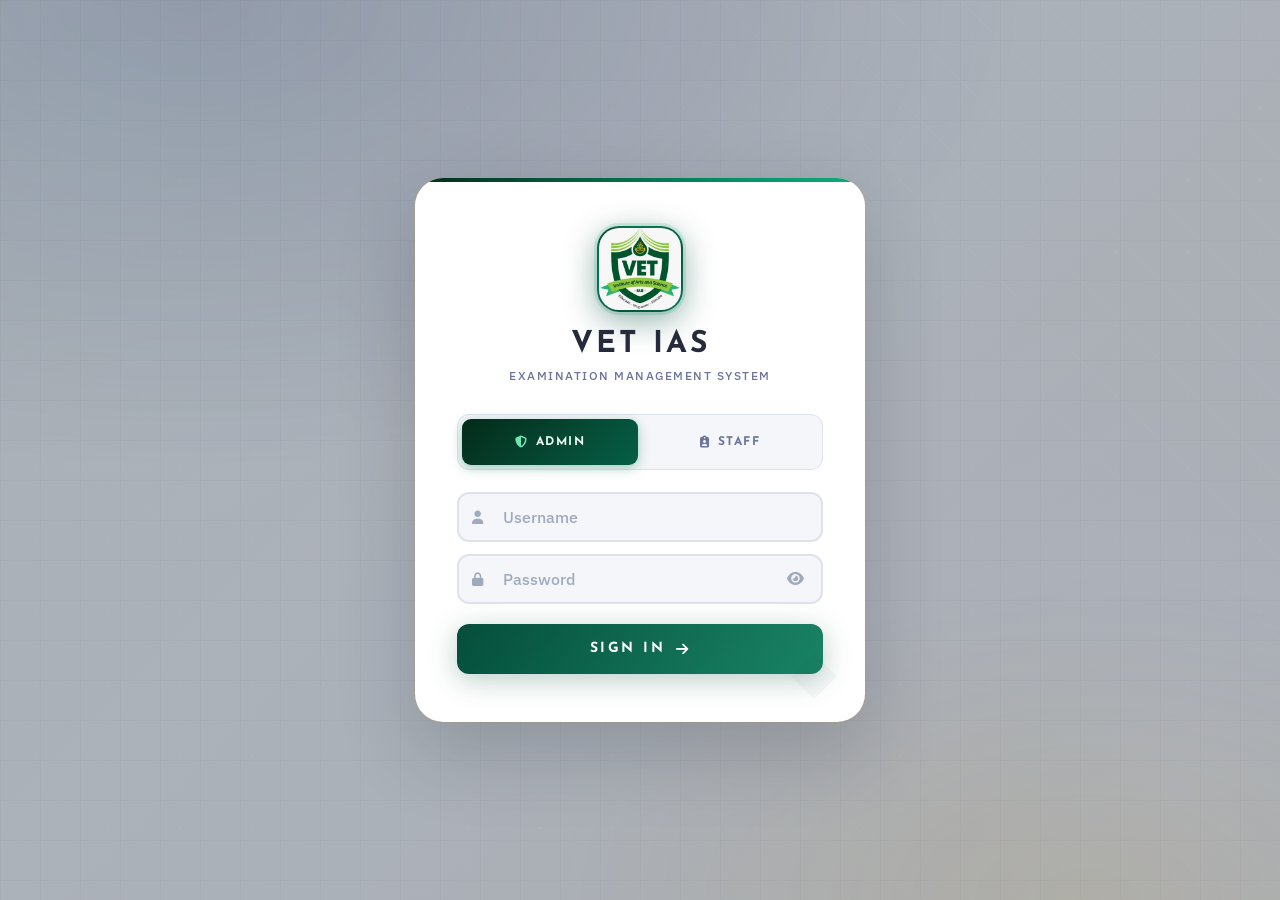
==== templates/index.html @ 929b16a4 "Initial commit - VET IAS Examination Management System" ====
<!DOCTYPE html>
<html lang="en">
<head>
  <meta charset="UTF-8">
  <meta name="viewport" content="width=device-width, initial-scale=1.0">
  <title>VET IAS - Examination Management System</title>
  <link rel="preconnect" href="https://fonts.googleapis.com">
  <link rel="preconnect" href="https://fonts.gstatic.com" crossorigin>
  <link href="https://fonts.googleapis.com/css2?family=Archivo:wght@400;500;600;700;800;900&family=Plus+Jakarta+Sans:wght@400;500;600;700;800&display=swap" rel="stylesheet">
  <link rel="stylesheet" href="https://cdnjs.cloudflare.com/ajax/libs/font-awesome/6.4.0/css/all.min.css">
  <link rel="stylesheet" href="/static/style.css">
</head>
<body>
  <canvas id="bgCanvas"></canvas>
  <div id="toast-container"></div>

  <!-- ============================================================
       EDIT BATCH MODAL
  ============================================================ -->
  <div id="editBatchModal" class="modal-overlay" style="display:none;" onclick="closeEditBatchModal(event)">
    <div class="modal-box">
      <div class="modal-head">
        <i class="fa-solid fa-pen-to-square"></i>
        <span>Edit Batch</span>
        <button class="modal-close-btn" onclick="document.getElementById('editBatchModal').style.display='none'">
          <i class="fa-solid fa-xmark"></i>
        </button>
      </div>
      <div class="modal-body">
        <input type="hidden" id="editBatchId">
        <div style="display:grid;grid-template-columns:1fr 1fr;gap:10px;">
          <div class="form-field">
            <label class="form-label">Year</label>
            <select id="editBatchYear" class="inp" onchange="autoFillEditPrefix()">
              <option value="">— Year —</option>
              <option value="I">I Year</option>
              <option value="II">II Year</option>
              <option value="III">III Year</option>
              <option value="IV">IV Year</option>
            </select>
          </div>
          <div class="form-field">
            <label class="form-label">Department</label>
            <select id="editBatchDept" class="inp" onchange="autoFillEditPrefix()">
              <option value="">— Dept —</option>
              <option value="CSE">CSE</option><option value="ECE">ECE</option>
              <option value="EEE">EEE</option><option value="MECH">MECH</option>
              <option value="CIVIL">CIVIL</option><option value="IT">IT</option>
              <option value="AIDS">AIDS</option><option value="AIML">AIML</option>
              <option value="MCE">MCE</option><option value="BCA">BCA</option>
              <option value="MCA">MCA</option><option value="MBA">MBA</option>
            </select>
          </div>
          <div class="form-field">
            <label class="form-label">Subject</label>
            <select id="editBatchSubject" class="inp"></select>
          </div>
          <div class="form-field">
            <label class="form-label">Prefix</label>
            <input id="editBatchPrefix" type="text" class="inp" placeholder="e.g., 24AID">
          </div>
          <div class="form-field">
            <label class="form-label">Start No.</label>
            <input id="editBatchStart" type="number" class="inp" min="1">
          </div>
          <div class="form-field">
            <label class="form-label">End No.</label>
            <input id="editBatchEnd" type="number" class="inp" min="1">
          </div>
        </div>
      </div>
      <div class="modal-footer">
        <button onclick="document.getElementById('editBatchModal').style.display='none'" class="action-btn secondary">Cancel</button>
        <button onclick="saveEditBatch()" class="action-btn save">
          <i class="fa-solid fa-floppy-disk"></i> Save Changes
        </button>
      </div>
    </div>
  </div>

  <!-- EDIT STAFF MODAL -->
  <div id="editStaffModal" class="modal-overlay" style="display:none;" onclick="closeEditStaffModal(event)">
    <div class="modal-box" style="max-width:400px;">
      <div class="modal-head">
        <i class="fa-solid fa-user-pen"></i><span>Edit Staff</span>
        <button class="modal-close-btn" onclick="document.getElementById('editStaffModal').style.display='none'"><i class="fa-solid fa-xmark"></i></button>
      </div>
      <div class="modal-body">
        <input type="hidden" id="editStaffId">
        <div class="form-field" style="margin-bottom:12px;">
          <label class="form-label"><i class="fa-solid fa-user"></i> Username</label>
          <input id="editStaffUsername" type="text" class="inp" readonly style="background:#f1f5f9;color:#64748b;">
        </div>
        <div class="form-field" style="margin-bottom:12px;">
          <label class="form-label"><i class="fa-solid fa-lock"></i> New Password &nbsp;<span style="font-size:11px;color:#94a3b8;">(leave blank to keep)</span></label>
          <input id="editStaffPassword" type="text" class="inp" placeholder="Enter new password">
        </div>
        <div class="form-field">
          <label class="form-label"><i class="fa-solid fa-building"></i> Assigned Hall</label>
          <select id="editStaffHall" class="inp"><option value="">— No Hall —</option></select>
        </div>
      </div>
      <div class="modal-footer">
        <button onclick="document.getElementById('editStaffModal').style.display='none'" class="action-btn secondary">Cancel</button>
        <button onclick="saveEditStaff()" class="action-btn save"><i class="fa-solid fa-floppy-disk"></i> Save Changes</button>
      </div>
    </div>
  </div>

  <!-- ============================================================
       HALL ASSIGNMENT MODAL
  ============================================================ -->
  <div id="hallAssignModal" class="modal-overlay" style="display:none;" onclick="closeHallAssignModal(event)">
    <div class="modal-box">
      <div class="modal-head">
        <i class="fa-solid fa-link"></i>
        <span>Assign Hall to Staff</span>
        <button class="modal-close-btn" onclick="closeHallAssignModal()">
          <i class="fa-solid fa-xmark"></i>
        </button>
      </div>
      <div class="modal-body">
        <div id="modalStaffName" class="modal-staff-label"></div>
        <label class="modal-field-label"><i class="fa-solid fa-building"></i> Select Examination Hall</label>
        <select id="modalHallSelect" class="inp modal-select">
          <option value="">— Choose a Hall —</option>
        </select>
      </div>
      <div class="modal-footer">
        <button onclick="closeHallAssignModal()" class="action-btn secondary">Cancel</button>
        <button onclick="confirmHallAssign()" class="action-btn primary">
          <i class="fa-solid fa-check"></i> Assign Hall
        </button>
      </div>
    </div>
  </div>

  <!-- ============================================================
       ADD SUBJECT MODAL
  ============================================================ -->
  <div id="addSubjectModal" class="modal-overlay" style="display:none;" onclick="closeAddSubjectModal(event)">
    <div class="modal-box" style="max-width:420px;">
      <div class="modal-head">
        <i class="fa-solid fa-book-open-reader"></i>
        <span>Add New Subject</span>
        <button class="modal-close-btn" onclick="document.getElementById('addSubjectModal').style.display='none'">
          <i class="fa-solid fa-xmark"></i>
        </button>
      </div>
      <div class="modal-body">
        <div class="form-field">
          <label class="form-label"><i class="fa-solid fa-pen"></i> Subject Name</label>
          <input id="newSubjectInput" type="text" class="inp" placeholder="e.g., Software Engineering"
            autocomplete="off" onkeydown="if(event.key==='Enter') confirmAddSubject()">
        </div>
        <div id="customSubjectsList" style="margin-top:14px;"></div>
      </div>
      <div class="modal-footer">
        <button onclick="document.getElementById('addSubjectModal').style.display='none'" class="action-btn secondary">Cancel</button>
        <button onclick="confirmAddSubject()" class="action-btn primary">
          <i class="fa-solid fa-plus"></i> Add Subject
        </button>
      </div>
    </div>
  </div>

  <!-- ============================================================
       LOGIN SECTION
  ============================================================ -->
  <div id="loginSection" class="login-wrap">
    <div class="login-card">
      <div class="login-header">
        <div class="logo-mark">
          <img src="/static/vetias.jpeg" alt="VET IAS Logo"
            onerror="this.style.display='none';this.parentElement.innerHTML='<i class=\'fa-solid fa-graduation-cap\'></i>'">
        </div>
        <h1>VET IAS</h1>
        <p class="tagline">Examination Management System</p>
      </div>

      <div class="role-selector">
        <button onclick="showLogin('admin')" class="role-btn active" id="btn-admin">
          <i class="fa-solid fa-shield-halved"></i> Admin
        </button>
        <button onclick="showLogin('staff')" class="role-btn" id="btn-staff">
          <i class="fa-solid fa-clipboard-user"></i> Staff
        </button>
      </div>

      <div class="login-body">
        <div id="input-admin" class="input-group">
          <div class="input-wrap">
            <i class="fa-solid fa-user"></i>
            <input type="text" id="adminUser" placeholder="Username" class="main-input" autocomplete="off">
          </div>
          <div class="input-wrap" style="position:relative;">
            <i class="fa-solid fa-lock"></i>
            <input type="password" id="adminPass" placeholder="Password" class="main-input" autocomplete="off">
            <button type="button" class="eye-toggle-btn" onclick="togglePassword('adminPass', this)" tabindex="-1" title="Show/Hide password">
              <i class="fa-solid fa-eye"></i>
            </button>
          </div>
        </div>

        <div id="input-staff" class="input-group" style="display:none">
          <div class="input-wrap">
            <i class="fa-solid fa-user"></i>
            <input type="text" id="staffUser" placeholder="Username" class="main-input" autocomplete="off">
          </div>
          <div class="input-wrap" style="position:relative;">
            <i class="fa-solid fa-lock"></i>
            <input type="password" id="staffPass" placeholder="Password" class="main-input" autocomplete="off">
            <button type="button" class="eye-toggle-btn" onclick="togglePassword('staffPass', this)" tabindex="-1" title="Show/Hide password">
              <i class="fa-solid fa-eye"></i>
            </button>
          </div>
        </div>

        <button class="main-login-btn" onclick="handleLogin()">
          Sign In <i class="fa-solid fa-arrow-right"></i>
        </button>
      </div>
    </div>
  </div>

  <!-- ============================================================
       ADMIN DASHBOARD
  ============================================================ -->
  <div id="adminDashboard" class="dashboard-container" style="display:none">
    <nav class="nav-bar">
      <div class="logo">
        <img src="/static/vetias.jpeg" alt="VET IAS" class="nav-logo-img" onerror="this.style.display='none'">
        <span class="logo-text">VET <b>IAS</b></span>
      </div>
      <div class="nav-actions">
        <button onclick="refreshAdmin()" class="nav-btn ghost" id="adminRefreshBtn">
          <i class="fa-solid fa-rotate-right"></i> Refresh
        </button>
        <button onclick="logout()" class="nav-btn danger">
          <i class="fa-solid fa-power-off"></i> Logout
        </button>
      </div>
    </nav>

    <div class="wrap">
      <div class="stats-row">
        <div class="stat-card">
          <div class="stat-icon s-purple"><i class="fa-solid fa-building"></i></div>
          <div><span class="stat-val" id="statHalls">0</span><span class="stat-label">Examination Halls</span></div>
        </div>
        <div class="stat-card">
          <div class="stat-icon s-green"><i class="fa-solid fa-chair"></i></div>
          <div><span class="stat-val" id="statCap">0</span><span class="stat-label">Total Capacity</span></div>
        </div>
        <div class="stat-card">
          <div class="stat-icon s-amber"><i class="fa-solid fa-users"></i></div>
          <div><span class="stat-val" id="statStu">0</span><span class="stat-label">Students Allocated</span></div>
        </div>
        <div class="stat-card">
          <div class="stat-icon s-red"><i class="fa-solid fa-triangle-exclamation"></i></div>
          <div><span class="stat-val" id="statMal">0</span><span class="stat-label">Incident Reports</span></div>
        </div>
      </div>

      <div class="monitor-bar">
        <span class="monitor-title"><i class="fa-solid fa-circle-dot" style="color:#10b981"></i> Live Attendance Monitor</span>
        <div class="monitor-pills">
          <span class="pill pill-p"><i class="fa-solid fa-check"></i> Present <b id="monP">0</b></span>
          <span class="pill pill-a"><i class="fa-solid fa-xmark"></i> Absent <b id="monA">0</b></span>
          <span class="pill pill-l"><i class="fa-solid fa-clock"></i> Late <b id="monL">0</b></span>
          <span class="pill pill-od"><i class="fa-solid fa-file-alt"></i> On Duty <b id="monOD">0</b></span>
        </div>
      </div>

      <div class="grid-layout">

        <!-- Hall Management -->
        <div class="panel">
          <div class="panel-head"><i class="fa-solid fa-building"></i> Hall Management</div>
          <div class="hall-form">
            <div class="hall-form-name form-field">
              <label class="form-label">Hall Name</label>
              <input id="newHallName" type="text" placeholder="e.g., Hall 301" class="inp">
            </div>
            <div class="hall-form-row">
              <div class="form-field">
                <label class="form-label">Rows</label>
                <input id="newHallRows" type="number" placeholder="6" class="inp" min="1">
              </div>
              <div class="form-field">
                <label class="form-label">Cols</label>
                <input id="newHallCols" type="number" placeholder="8" class="inp" min="2" step="2">
              </div>
              <div style="align-self:flex-end;flex-shrink:0;">
                <button onclick="addHall()" class="action-btn primary" style="height:41px;">
                  <i class="fa-solid fa-plus"></i> Add
                </button>
              </div>
            </div>
          </div>
          <div id="hallsContainer" class="scroll-list"></div>
        </div>

        <!-- Config & Staff -->
        <div class="panel">
          <div class="panel-head"><i class="fa-solid fa-gear"></i> Exam Configuration</div>
          <div class="cfg-grid">
            <div class="cfg-field">
              <label><i class="fa-solid fa-file-lines"></i> Exam Title</label>
              <input id="examTitle" type="text" value="End Semester Examination" class="inp" onchange="saveData();showToast('Title saved.','success');">
            </div>
            <div class="cfg-field">
              <label><i class="fa-solid fa-calendar-day"></i> Date</label>
              <input id="examDate" type="date" class="inp" onchange="saveData();showToast('Date saved.','success');">
            </div>
            <div class="cfg-field">
              <label><i class="fa-solid fa-clock"></i> Session</label>
              <select id="examSession" class="inp" onchange="saveData();autoSetSessionTimes();showToast('Session → '+this.options[this.selectedIndex].text+'.','success');">
                <option value="FN">Forenoon (FN)</option>
                <option value="AN">Afternoon (AN)</option>
              </select>
            </div>
            <div class="cfg-field" style="grid-column:span 1;">
              <label><i class="fa-solid fa-play"></i> Start Time</label>
              <input id="sessionStart" type="time" value="09:00" class="inp" onchange="saveData();showToast('Start time saved.','success');">
            </div>
            <div class="cfg-field" style="grid-column:span 1;">
              <label><i class="fa-solid fa-stop"></i> End Time</label>
              <input id="sessionEnd" type="time" value="12:00" class="inp" onchange="saveData();showToast('End time saved.','success');">
            </div>
          </div>
          <div class="panel-head" style="margin-top:18px;"><i class="fa-solid fa-user-tie"></i> Staff Management</div>
          <div class="staff-form">
            <div class="staff-form-row">
              <div class="form-field">
                <label class="form-label">Full Name</label>
                <input id="newStaffFullName" type="text" placeholder="Staff Full Name" class="inp">
              </div>
              <div class="form-field">
                <label class="form-label">Designation</label>
                <input id="newStaffDesignation" type="text" placeholder="e.g., Lecturer" class="inp">
              </div>
            </div>
            <div class="staff-form-row">
              <div class="form-field">
                <label class="form-label">Username</label>
                <input id="newStaffName" type="text" placeholder="Login Username" class="inp">
              </div>
              <div class="form-field">
                <label class="form-label">Password</label>
                <input id="newStaffPass" type="text" placeholder="Password" class="inp">
              </div>
              <div style="align-self:flex-end;flex-shrink:0;">
                <button onclick="addStaff()" class="action-btn primary" style="height:41px;">
                  <i class="fa-solid fa-plus"></i> Add
                </button>
              </div>
            </div>
          </div>
          <div id="staffListContainer" class="scroll-list"></div>
        </div>

        <div id="dcContainer" style="display:none"></div>
        <!-- Student Batches -->
        <div class="panel full-width">
          <div class="panel-head"><i class="fa-solid fa-users"></i> Student Batches</div>
          <div class="batch-input-grid">
            <div class="batch-field-group">
              <label class="batch-label"><i class="fa-solid fa-calendar-alt"></i> Year</label>
              <select id="batchYear" class="inp" onchange="autoFillPrefix()">
                <option value="">— Year —</option>
                <option value="I">I Year</option>
                <option value="II">II Year</option>
                <option value="III">III Year</option>
                <option value="IV">IV Year</option>
              </select>
            </div>
            <div class="batch-field-group">
              <label class="batch-label"><i class="fa-solid fa-building-columns"></i> Department</label>
              <select id="batchDept" class="inp" onchange="autoFillPrefix()">
                <option value="">— Dept —</option>
                <option value="CSE">CSE</option><option value="ECE">ECE</option>
                <option value="EEE">EEE</option><option value="MECH">MECH</option>
                <option value="CIVIL">CIVIL</option><option value="IT">IT</option>
                <option value="AIDS">AIDS</option><option value="AIML">AIML</option>
                <option value="MCE">MCE</option><option value="BCA">BCA</option>
                <option value="MCA">MCA</option><option value="MBA">MBA</option>
              </select>
            </div>
            <div class="batch-field-group subject-field-group">
              <label class="batch-label"><i class="fa-solid fa-book-open"></i> Subject</label>
              <div class="subject-input-row">
                <select id="batchSubject" class="inp subject-select"></select>
                <button type="button" onclick="openAddSubjectModal()" class="btn-icon btn-primary add-subject-btn" title="Add new subject">
                  <i class="fa-solid fa-plus"></i>
                </button>
              </div>
            </div>
            <div class="batch-field-group">
              <label class="batch-label"><i class="fa-solid fa-tag"></i> Prefix</label>
              <input id="batchPrefix" type="text" placeholder="e.g., 24AID" class="inp">
            </div>
            <div class="batch-field-group">
              <label class="batch-label"><i class="fa-solid fa-arrow-right-to-bracket"></i> Start</label>
              <input id="batchStart" type="number" placeholder="1" class="inp" min="1">
            </div>
            <div class="batch-field-group">
              <label class="batch-label"><i class="fa-solid fa-arrow-right-from-bracket"></i> End</label>
              <input id="batchEnd" type="number" placeholder="66" class="inp" min="1">
            </div>
            <div class="batch-field-group batch-add-col">
              <label class="batch-label">&nbsp;</label>
              <button onclick="addBatch()" class="action-btn primary batch-add-btn">
                <i class="fa-solid fa-plus"></i> Add
              </button>
            </div>
          </div>
          <div id="batchesContainer" class="batches-grid"></div>
        </div>

        <!-- Admin Accounts -->
        <div class="panel full-width">
          <div class="panel-head"><i class="fa-solid fa-user-shield"></i> Manage Admin Accounts</div>
          <div class="input-row">
            <input id="newAdminUser" type="text" placeholder="New Admin Username" class="inp" style="flex:1.5">
            <input id="newAdminPass" type="password" placeholder="Password" class="inp" style="flex:1.5">
            <button onclick="addAdminAccount()" class="btn-icon btn-primary" title="Add Admin">
              <i class="fa-solid fa-plus"></i>
            </button>
          </div>
          <div id="adminAccountsContainer" class="scroll-list"></div>
        </div>

        <!-- Allocation & Print -->
        <div class="panel full-width">
          <div class="panel-head"><i class="fa-solid fa-shuffle"></i> Allocation &amp; Print Reports</div>
          <div class="action-bar">
            <button onclick="generateAllocation()" class="action-btn primary">
              <i class="fa-solid fa-shuffle"></i> Generate Allocation
            </button>
            <button onclick="printType('door')" class="action-btn secondary">
              <i class="fa-solid fa-door-closed"></i> Door Notices
            </button>
            <button onclick="printType('notice')" class="action-btn secondary">
              <i class="fa-solid fa-clipboard-list"></i> Notice Board
            </button>
            <button onclick="printType('staff')" class="action-btn secondary">
              <i class="fa-solid fa-list-check"></i> Staff Sheets
            </button>
            <button onclick="printOnlineAttendance()" class="action-btn secondary" style="background:#f0fdf4;color:#065f46;border:1.5px solid #6ee7b7;">
              <i class="fa-solid fa-print"></i> Print Attendance
            </button>
          </div>
        </div>

        <!-- Unified Reports + Edit Attendance Panel -->
        <div class="panel full-width">

          <!-- Panel Header with Tabs -->
          <div class="report-panel-head">
            <div class="report-panel-title">
              <i class="fa-solid fa-chart-bar"></i>
              Attendance &amp; Malpractice Reports
            </div>
          <div class="report-tabs">
              <button class="rtab active" id="rtab-stats" onclick="switchReportTab('stats')">
                <i class="fa-solid fa-eye"></i> View Stats
              </button>
              <button class="rtab" id="rtab-edit" onclick="switchReportTab('edit')">
                <i class="fa-solid fa-pen-to-square"></i> Edit Attendance
              </button>
            </div>
          </div>

          <!-- TAB 1: View Stats -->
          <div id="reportTab-stats" class="report-tab-content active">
            <div class="att-stats-grid">
              <div class="att-stat-card att-present">
                <i class="fa-solid fa-circle-check"></i>
                <div class="att-stat-text">
                  <span class="att-stat-val" id="viewStatP">0</span>
                  <span class="att-stat-lbl">Present</span>
                </div>
              </div>
              <div class="att-stat-card att-absent">
                <i class="fa-solid fa-circle-xmark"></i>
                <div class="att-stat-text">
                  <span class="att-stat-val" id="viewStatA">0</span>
                  <span class="att-stat-lbl">Absent</span>
                </div>
              </div>
              <div class="att-stat-card att-late">
                <i class="fa-solid fa-clock"></i>
                <div class="att-stat-text">
                  <span class="att-stat-val" id="viewStatL">0</span>
                  <span class="att-stat-lbl">Late</span>
                </div>
              </div>
              <div class="att-stat-card att-od">
                <i class="fa-solid fa-file-lines"></i>
                <div class="att-stat-text">
                  <span class="att-stat-val" id="viewStatOD">0</span>
                  <span class="att-stat-lbl">On Duty</span>
                </div>
              </div>
            </div>
            <div id="attendanceReport" class="report-area"></div>
          </div>

          <!-- TAB 2: Edit Attendance -->
          <div id="reportTab-edit" class="report-tab-content">
            <div style="display:flex;gap:10px;flex-wrap:wrap;align-items:flex-end;margin-bottom:14px;">
              <div style="flex:1;min-width:200px;max-width:360px;">
                <select id="adminHallSelect" class="inp" onchange="renderAdminSeats()">
                  <option value="">— Select Examination Hall —</option>
                </select>
              </div>
              <div style="flex:1;min-width:200px;max-width:320px;position:relative;">
                <i class="fa-solid fa-magnifying-glass" style="position:absolute;left:12px;top:50%;transform:translateY(-50%);color:#94a3b8;font-size:13px;pointer-events:none;"></i>
                <input id="adminSeatSearch" type="text" placeholder="Search all halls by roll no…"
                  class="inp" style="padding-left:34px;"
                  oninput="renderAdminSeatsFiltered(this.value)">
              </div>
              <button onclick="adminMarkAll('p')" style="padding:0 16px;height:41px;background:#d1fae5;color:#065f46;border:1.5px solid #6ee7b7;border-radius:8px;font-size:13px;font-weight:700;cursor:pointer;white-space:nowrap;">
                <i class="fa-solid fa-check-double"></i> Mark All Present
              </button>
            </div>
            <p class="info-text"><i class="fa-solid fa-info-circle"></i> Click any seat to cycle: Present → Absent → Late → OD → None</p>
            <div id="adminSeatGrid" class="bench-area"></div>
          </div>

        </div>

        <!-- Tab Switcher Script (inline, no external dependencies) -->
        <script>
        function switchReportTab(name) {
          ['stats','edit'].forEach(function(t) {
            document.getElementById('reportTab-' + t).classList.toggle('active', t === name);
            var btn = document.getElementById('rtab-' + t);
            if (btn) btn.classList.toggle('active', t === name);
          });
        }
        // Sync viewStat values from live monitor pills
        function syncViewStats() {
          var ids = {P:'monP', A:'monA', L:'monL', OD:'monOD'};
          ['P','A','L','OD'].forEach(function(k) {
            var src = document.getElementById(ids[k]);
            var dst = document.getElementById('viewStat' + k);
            if (src && dst) dst.textContent = src.textContent;
          });
        }
        setInterval(syncViewStats, 1500);
        </script>

      </div>
    </div>
  </div>

  <!-- ============================================================
       STAFF DASHBOARD
  ============================================================ -->
  <div id="staffDashboard" class="dashboard-container" style="display:none">
    <nav class="nav-bar">
      <div class="logo">
        <img src="/static/vetias.jpeg" alt="VET IAS" class="nav-logo-img" onerror="this.style.display='none'">
        <span class="logo-text">Staff <b>Portal</b></span>
      </div>
      <div class="nav-actions">
        <button onclick="refreshStaff()" class="nav-btn ghost" id="staffRefreshBtn">
          <i class="fa-solid fa-rotate-right"></i> Refresh
        </button>
        <button onclick="openStaffEditAttendance()" class="nav-btn ghost" id="staffEditAttBtn" title="Edit Attendance">
          <i class="fa-solid fa-pen-to-square"></i> Edit Attendance
        </button>
        <button onclick="logout()" class="nav-btn danger">
          <i class="fa-solid fa-power-off"></i> Logout
        </button>
      </div>
    </nav>

    <div class="wrap">
      <div class="panel">
        <div class="panel-head-row">
          <h2 id="staffHallName" class="hall-title"></h2>
          <div class="legend-row">
            <span class="legend-item legend-p">Present</span>
            <span class="legend-item legend-a">Absent</span>
            <span class="legend-item legend-l">Late</span>
            <span class="legend-item legend-od">On Duty</span>
            <span class="legend-item legend-dc">Discontinued</span>
          </div>
        </div>

        <div id="staffLiveStats" style="display:flex;gap:8px;flex-wrap:wrap;margin-bottom:16px;"></div>

        <div class="mal-box">
          <div class="mal-box-head"><i class="fa-solid fa-triangle-exclamation"></i> Report Malpractice Incident</div>
          <div class="input-row">
            <select id="mpStudent" class="inp" style="flex:1.2">
              <option value="">— Select Student —</option>
            </select>
            <input id="mpReason" type="text" placeholder="Describe the incident..." class="inp" style="flex:2">
            <button onclick="reportMalpractice()" class="btn-icon btn-red">
              <i class="fa-solid fa-flag"></i>
            </button>
          </div>
        </div>

        <p class="info-text">
          <i class="fa-solid fa-hand-pointer"></i>
          Click or drag across seats to mark: None → Present → Absent → Late → OD
        </p>

        <!-- Staff bench search bar -->
        <div style="position:relative;margin-bottom:12px;">
          <i class="fa-solid fa-magnifying-glass" style="position:absolute;left:12px;top:50%;transform:translateY(-50%);color:#94a3b8;font-size:13px;pointer-events:none;z-index:1;"></i>
          <input id="staffBenchSearch" type="text" placeholder="Search roll number to highlight…"
            class="inp" style="padding-left:36px;width:100%;"
            oninput="filterStaffBench(this.value)">
        </div>

        <div class="bench-layout">
          <div class="screen-bar">
            <i class="fa-solid fa-chalkboard"></i> BLACKBOARD (FRONT OF HALL) <i class="fa-solid fa-chalkboard"></i>
          </div>
          <div id="staffBenchArea" class="bench-area"></div>
        </div>
      </div>

      <div class="staff-action-bar">
        <button onclick="submitAttendance()" class="action-btn save" style="flex:1;justify-content:center;">
          <i class="fa-solid fa-circle-check"></i> Submit Attendance
        </button>

      </div>
    </div>
  </div>

  <!-- ============================================================
       STAFF EDIT ATTENDANCE MODAL
  ============================================================ -->
  <div id="staffEditAttModal" class="modal-overlay" style="display:none;" onclick="closeStaffEditAttModal(event)">
    <div class="modal-box" style="max-width:700px;max-height:85vh;display:flex;flex-direction:column;">
      <div class="modal-head">
        <i class="fa-solid fa-pen-to-square"></i>
        <span>Edit Attendance</span>
        <button class="modal-close-btn" onclick="document.getElementById('staffEditAttModal').style.display='none'">
          <i class="fa-solid fa-xmark"></i>
        </button>
      </div>
      <div class="modal-body" style="flex:1;overflow-y:auto;padding-bottom:8px;">
        <div style="position:relative;margin-bottom:14px;">
          <i class="fa-solid fa-magnifying-glass" style="position:absolute;left:12px;top:50%;transform:translateY(-50%);color:#94a3b8;font-size:13px;pointer-events:none;"></i>
          <input id="staffAttSearch" type="text" placeholder="Search by roll number…"
            class="inp" style="padding-left:34px;"
            oninput="renderStaffEditSeats(this.value)">
        </div>
        <p class="info-text" style="margin-bottom:10px;"><i class="fa-solid fa-hand-pointer"></i> Click a seat to cycle: None → Present → Absent → Late → OD</p>
        <div id="staffEditSeatGrid" class="bench-area"></div>
      </div>
      <div class="modal-footer">
        <button onclick="document.getElementById('staffEditAttModal').style.display='none'" class="action-btn secondary">Close</button>
        <button onclick="saveStaffEditAttendance()" class="action-btn save">
          <i class="fa-solid fa-floppy-disk"></i> Save Changes
        </button>
      </div>
    </div>
  </div>

  <script src="/static/script.js"></script>
</body>
</html>
---- static/style.css ----
/* ============================================================
   VET IAS — Examination Management System
   style.css  ·  Deep Navy × Gold  ·  Premium Corporate v4
   Mobile-First · Bold & Sharp · Full Mobile Fix
   ============================================================ */

@import url('https://fonts.googleapis.com/css2?family=Josefin+Sans:wght@400;600;700&family=IBM+Plex+Sans:ital,wght@0,400;0,500;0,600;0,700;1,400&family=IBM+Plex+Mono:wght@400;600&display=swap');

/* ============================================================
   DESIGN TOKENS
============================================================ */
:root {
  /* Neutral slate palette — page surfaces & text */
  --n900:#1a1f2e; --n800:#252b3b; --n700:#2f3748;
  --n600:#3d4660; --n500:#4d5778; --n400:#6b7599; --n300:#9aa3bc;
  /* Status */
  --ok:#047857; --ok-l:#10b981; --ok-s:#d1fae5;
  --no:#b91c1c; --no-l:#ef4444; --no-s:#fee2e2;
  --am:#b45309; --am-l:#f59e0b; --am-s:#fef3c7;
  --bl:#1e40af; --bl-l:#3b82f6; --bl-s:#dbeafe;
  --vi:#6d28d9; --vi-s:#ede9fe;
  /* Surfaces — neutral white/light grey */
  --bg:#f4f6f9; --bg2:#e9ecf3;
  --card:#ffffff; --bd:#dde2ed; --bd2:#eaecf5;
  /* Text — neutral dark */
  --t1:#1a1f2e; --t2:#2f3748; --tm:#6b7599; --tf:#a0aabf;
  /* Shadows */
  --sx:0 1px 3px rgba(26,31,46,.07);
  --ss:0 2px 10px rgba(26,31,46,.09);
  --sm:0 6px 24px rgba(26,31,46,.12);
  --sl:0 14px 46px rgba(26,31,46,.16);
  --sxl:0 28px 80px rgba(26,31,46,.20);
  --sg:0 6px 28px rgba(16,185,129,.28);
  --sn:0 6px 28px rgba(4,78,59,.28);
  --sr:0 6px 20px rgba(185,28,28,.22);
  /* Geometry */
  --r-xs:4px; --r-s:8px; --r:12px; --r-m:16px; --r-l:22px; --r-xl:28px;
  /* Type */
  --fd:'Josefin Sans','Segoe UI',sans-serif;
  --fb:'IBM Plex Sans',-apple-system,BlinkMacSystemFont,sans-serif;
  --fm:'IBM Plex Mono','Courier New',monospace;
  /* Easing */
  --ease:cubic-bezier(.22,1,.36,1);
  --bounce:cubic-bezier(.34,1.56,.64,1);
  --snap:cubic-bezier(.4,0,.2,1);
  /* Brand greens — VET IAS logo accent only */
  --brand-900:#022c1a; --brand-800:#042b1a; --brand-700:#064e3b;
  --brand-600:#065f46; --brand-500:#047857; --brand-400:#059669;
  --brand-300:#10b981; --brand-200:#34d399; --brand-100:#d1fae5;
  /* Compat aliases */
  --primary:var(--brand-600); --primary-light:var(--brand-400);
  --danger:var(--no); --success:var(--ok); --success-light:var(--ok-l);
  --warning:var(--am); --info:var(--bl);
  --text:var(--t1); --text-muted:var(--tm); --border:var(--bd);
  --shadow-sm:var(--ss); --shadow-md:var(--sm);
  --radius:var(--r); --radius-sm:var(--r-s); --radius-md:var(--r-m);
}

/* ============================================================
   RESET & BASE
============================================================ */
*,*::before,*::after{box-sizing:border-box;margin:0;padding:0}
html{scroll-behavior:smooth;overflow-x:hidden;-webkit-text-size-adjust:100%}
body{
  font-family:var(--fb);background:var(--bg);color:var(--t1);
  line-height:1.65;-webkit-font-smoothing:antialiased;
  -moz-osx-font-smoothing:grayscale;min-height:100vh;overflow-x:hidden;
}
button,input,select,textarea{font-family:inherit}
button,a,[role=button]{-webkit-tap-highlight-color:transparent;touch-action:manipulation}
::-webkit-scrollbar{width:5px;height:5px}
::-webkit-scrollbar-track{background:var(--bg2)}
::-webkit-scrollbar-thumb{background:var(--n400);border-radius:10px}
::selection{background:var(--brand-100);color:var(--brand-700)}

/* ============================================================
   BACKGROUND
============================================================ */
#bgCanvas{position:fixed;inset:0;z-index:0;pointer-events:none;width:100%;height:100%;opacity:.3}
body::before{
  content:'';position:fixed;inset:0;z-index:0;pointer-events:none;
  background-image:
    linear-gradient(rgba(26,31,46,.028) 1px,transparent 1px),
    linear-gradient(90deg,rgba(26,31,46,.028) 1px,transparent 1px);
  background-size:40px 40px;
}

/* ============================================================
   KEYFRAMES
============================================================ */
@keyframes slideUp   {from{opacity:0;transform:translateY(20px)}to{opacity:1;transform:translateY(0)}}
@keyframes scaleIn   {from{opacity:0;transform:scale(.93)}to{opacity:1;transform:scale(1)}}
@keyframes fadeIn    {from{opacity:0}to{opacity:1}}
@keyframes toastIn   {from{opacity:0;transform:translateX(16px) scale(.95)}to{opacity:1;transform:translateX(0) scale(1)}}
@keyframes toastOut  {to{opacity:0;transform:translateX(16px)}}
@keyframes spinR     {from{transform:rotate(0)}to{transform:rotate(360deg)}}
@keyframes goldPulse {0%,100%{box-shadow:var(--sg)}50%{box-shadow:0 8px 36px rgba(16,185,129,.45)}}
@keyframes blink     {0%,100%{opacity:1}50%{opacity:.2}}
@keyframes shimmer   {0%{background-position:-300% 0}100%{background-position:300% 0}}
@keyframes popIn     {from{opacity:0;transform:scale(.7)}to{opacity:1;transform:scale(1)}}

/* ============================================================
   TOAST
============================================================ */
#toast-container{
  position:fixed;top:14px;right:14px;z-index:9999;
  display:flex;flex-direction:column;gap:8px;
  max-width:320px;width:calc(100vw - 28px);
}
.toast{
  background:var(--n800);color:#e8ecf5;
  padding:13px 16px;border-radius:var(--r);
  border-left:3px solid var(--brand-400);box-shadow:var(--sl);
  font-size:13px;font-weight:500;
  display:flex;align-items:center;gap:10px;
  animation:toastIn .35s var(--ease) forwards;
}
.toast::before{
  content:'';width:8px;height:8px;border-radius:50%;
  background:var(--brand-400);flex-shrink:0;animation:blink 1.8s ease infinite;
}
.toast.out{animation:toastOut .25s ease forwards}

/* ============================================================
   LOGIN
============================================================ */
.login-wrap{
  min-height:100vh;display:flex;align-items:center;justify-content:center;
  position:relative;z-index:1;padding:16px;
  background:
    radial-gradient(ellipse 100% 80% at 15% 0%,rgba(30,46,106,.18) 0%,transparent 65%),
    radial-gradient(ellipse 70% 60% at 85% 100%,rgba(212,150,0,.10) 0%,transparent 60%);
}
.login-card{
  background:var(--card);border-radius:var(--r-xl);
  padding:clamp(30px,7vw,48px) clamp(24px,6vw,42px);
  width:100%;max-width:450px;position:relative;overflow:hidden;
  box-shadow:var(--sxl),0 0 0 1px rgba(212,150,0,.12);
  animation:slideUp .55s var(--ease);
}
.login-card::before{
  content:'';position:absolute;top:0;left:0;right:0;height:4px;
  background:linear-gradient(90deg,var(--brand-800) 0%,var(--brand-400) 25%,var(--brand-200) 50%,var(--brand-400) 75%,var(--brand-800) 100%);
  background-size:300% 100%;animation:shimmer 4s ease infinite;
}
.login-card::after{
  content:'◆';position:absolute;bottom:22px;right:28px;
  font-size:60px;color:var(--n700);opacity:.03;line-height:1;pointer-events:none;
}
.login-header{text-align:center;margin-bottom:28px}
.logo-mark{
  width:86px;height:86px;margin:0 auto 16px;border-radius:22px;
  display:flex;align-items:center;justify-content:center;overflow:hidden;
  background:linear-gradient(145deg,#042b1a 0%,#064e3b 50%,#065f46 100%);
  box-shadow:0 8px 32px rgba(6,78,59,.45),0 0 0 3px rgba(16,185,129,.15),inset 0 1px 0 rgba(255,255,255,.08);
  border:2px solid rgba(16,185,129,.25);
  transition:box-shadow .3s ease;
}
.logo-mark:hover{box-shadow:0 12px 40px rgba(6,78,59,.55),0 0 0 4px rgba(16,185,129,.25),inset 0 1px 0 rgba(255,255,255,.08)}
.logo-mark img{width:100%;height:100%;object-fit:cover}
.logo-mark i{font-size:36px;color:var(--g300)}
.login-header h1{
  font-family:var(--fd);font-size:clamp(24px,5.5vw,30px);
  font-weight:700;letter-spacing:3px;text-transform:uppercase;
  color:var(--n800);line-height:1.1;
}
.login-header h1 span{color:var(--brand-500)}
.login-header .tagline{
  color:var(--tm);font-size:11.5px;margin-top:6px;
  font-weight:500;letter-spacing:1.5px;text-transform:uppercase;
}
.role-selector{
  display:flex;background:var(--bg);border:1px solid var(--bd);
  border-radius:var(--r);padding:4px;gap:4px;margin-bottom:22px;
}
.role-btn{
  flex:1;border:none;background:transparent;min-height:46px;
  padding:10px 8px;border-radius:9px;cursor:pointer;color:var(--tm);
  font-family:var(--fd);font-size:12px;font-weight:700;
  letter-spacing:1.5px;text-transform:uppercase;
  transition:all .2s var(--ease);
  display:flex;align-items:center;justify-content:center;gap:7px;
}
.role-btn:hover{color:var(--n700);background:rgba(7,15,45,.05)}
.role-btn.active{background:linear-gradient(135deg,var(--brand-800),var(--brand-600));color:#ecfdf5;box-shadow:0 3px 12px rgba(4,120,87,.35)}
.role-btn.active i{color:#6ee7b7}
.login-body{margin-top:4px}
.input-group{display:flex;flex-direction:column;gap:12px}
/* ── Login inputs ── */
.input-wrap{position:relative;display:flex;align-items:center;}
.input-wrap > i.fa-user,
.input-wrap > i.fa-lock{
  position:absolute;left:15px;top:50%;transform:translateY(-50%);
  color:var(--tf);font-size:13px;pointer-events:none;transition:color .2s;
  z-index:1;
}
.input-wrap:focus-within > i.fa-user,
.input-wrap:focus-within > i.fa-lock{color:var(--brand-400);}
.main-input{
  width:100%;padding:13px 50px 13px 44px;border:2px solid var(--bd);
  border-radius:var(--r);font-size:16px;font-weight:500;
  background:var(--bg);color:var(--t1);outline:none;
  transition:all .2s var(--snap);min-height:50px;-webkit-appearance:none;
}
.main-input:focus{border-color:var(--brand-500);background:var(--card);box-shadow:0 0 0 4px rgba(4,120,87,.12)}
.main-input::placeholder{color:var(--tf)}
/* Eye toggle password button - fully isolated */
.eye-toggle-btn{
  position:absolute;right:12px;top:50%;transform:translateY(-50%);
  background:none;border:none;cursor:pointer;
  width:32px;height:32px;
  display:flex;align-items:center;justify-content:center;
  border-radius:6px;transition:color .2s, background .15s;
  color:var(--tf);font-size:15px;
  z-index:5;pointer-events:auto;
  flex-shrink:0;
}
.eye-toggle-btn:hover{color:var(--brand-500);background:rgba(4,120,87,.10);}
.eye-toggle-btn i{
  position:static !important;
  transform:none !important;
  pointer-events:none;
  font-size:15px;
  color:inherit;
}
.main-login-btn{
  width:100%;padding:15px;margin-top:20px;
  background:linear-gradient(135deg,var(--brand-700),var(--brand-500));
  color:white;border:none;border-radius:var(--r);
  font-family:var(--fd);font-size:14px;font-weight:700;
  letter-spacing:2.5px;text-transform:uppercase;cursor:pointer;
  transition:all .25s var(--ease);
  display:flex;align-items:center;justify-content:center;gap:11px;
  box-shadow:var(--sn);min-height:50px;position:relative;overflow:hidden;
}
.main-login-btn::after{
  content:'';position:absolute;inset:0;
  background:linear-gradient(90deg,transparent 0%,rgba(255,255,255,.12) 50%,transparent 100%);
  background-size:300% 100%;animation:shimmer 3s ease infinite;
}
.main-login-btn:hover{background:linear-gradient(135deg,var(--brand-600),var(--brand-400));transform:translateY(-2px);box-shadow:0 14px 40px rgba(4,78,59,.35)}
.main-login-btn:active{transform:translateY(0)}

/* ============================================================
   DASHBOARD
============================================================ */
.dashboard-container{position:relative;z-index:1;min-height:100vh}

/* NAVBAR */
.nav-bar{
  display:flex;justify-content:space-between;align-items:center;
  padding:0 clamp(14px,3.5vw,30px);height:64px;
  background:var(--brand-700);border-bottom:1px solid var(--brand-600);
  position:sticky;top:0;z-index:200;
  box-shadow:0 2px 20px rgba(4,78,59,.30);
  position:sticky;
}
.nav-bar::after{
  content:'';position:absolute;bottom:0;left:0;right:0;height:2px;
  background:linear-gradient(90deg,
    transparent 0%,
    var(--brand-300) 20%,
    var(--brand-200) 50%,
    var(--brand-300) 80%,
    transparent 100%);
  opacity:.7;
}
.logo{display:flex;align-items:center;gap:11px;flex-shrink:0}
.nav-logo-img{
  width:36px;height:36px;border-radius:9px;object-fit:cover;flex-shrink:0;
  border:1.5px solid rgba(255,255,255,.3);box-shadow:0 0 12px rgba(0,0,0,.2);
}
.logo-text{font-family:var(--fd);font-size:15px;font-weight:700;letter-spacing:2px;text-transform:uppercase;color:#ecfdf5}
.logo-text b{color:var(--brand-200)}
.nav-actions{display:flex;align-items:center;gap:8px;flex-shrink:0}
.nav-btn{
  padding:0 14px;height:36px;min-height:36px;border-radius:var(--r-s);
  border:1px solid transparent;cursor:pointer;
  font-family:var(--fd);font-size:11px;font-weight:700;
  letter-spacing:1px;text-transform:uppercase;
  display:inline-flex;align-items:center;gap:6px;
  transition:all .18s;white-space:nowrap;
}
.nav-btn.ghost{background:rgba(255,255,255,.12);color:#bbf7d0;border-color:rgba(255,255,255,.2)}
.nav-btn.ghost:hover{background:rgba(255,255,255,.22);color:#ecfdf5;border-color:rgba(255,255,255,.35)}
.nav-btn.danger{background:rgba(185,28,28,.2);color:#fca5a5;border-color:rgba(185,28,28,.4)}
.nav-btn.danger:hover{background:rgba(185,28,28,.35)}
.nav-btn.spinning i{animation:spinR .5s ease}

.wrap{
  max-width:1300px;margin:0 auto;
  padding:clamp(16px,3vw,28px) clamp(12px,2.5vw,24px) 90px;
}

/* ============================================================
   STATS ROW
============================================================ */
.stats-row{display:grid;grid-template-columns:repeat(4,1fr);gap:14px;margin-bottom:20px}
.stat-card{
  display:flex;align-items:center;gap:15px;padding:18px 16px;
  border-radius:var(--r-m);background:var(--card);
  border:1px solid var(--bd);border-top:3px solid transparent;
  box-shadow:var(--sx);transition:transform .22s var(--ease),box-shadow .22s;
  min-width:0;overflow:hidden;animation:scaleIn .4s var(--ease) backwards;
}
.stat-card:nth-child(1){animation-delay:.05s;border-top-color:#8b5cf6}
.stat-card:nth-child(2){animation-delay:.10s;border-top-color:var(--ok-l)}
.stat-card:nth-child(3){animation-delay:.15s;border-top-color:var(--am-l)}
.stat-card:nth-child(4){animation-delay:.20s;border-top-color:var(--no-l)}
.stat-card:hover{transform:translateY(-3px);box-shadow:var(--sm)}
.stat-icon{width:50px;height:50px;border-radius:12px;display:flex;align-items:center;justify-content:center;color:white;font-size:20px;flex-shrink:0}
.stat-icon.s-purple{background:linear-gradient(135deg,#6d28d9,#8b5cf6);box-shadow:0 4px 14px rgba(109,40,217,.30)}
.stat-icon.s-green {background:linear-gradient(135deg,#047857,#10b981);box-shadow:0 4px 14px rgba(4,120,87,.35)}
.stat-icon.s-amber {background:linear-gradient(135deg,var(--g500),var(--g400));box-shadow:var(--sg)}
.stat-icon.s-red   {background:linear-gradient(135deg,#b91c1c,#ef4444);box-shadow:0 4px 14px rgba(185,28,28,.35)}
.stat-val{font-family:var(--fd);font-size:27px;font-weight:700;display:block;color:var(--n800);line-height:1.1;letter-spacing:-.5px}
.stat-label{font-size:10.5px;color:var(--tm);font-weight:600;display:block;margin-top:3px;text-transform:uppercase;letter-spacing:.6px}

/* ============================================================
   MONITOR BAR
============================================================ */
.monitor-bar{
  background:var(--card);border:1.5px solid var(--bd);
  border-radius:var(--r-m);padding:14px 20px;
  display:flex;justify-content:space-between;align-items:center;
  gap:14px;margin-bottom:20px;flex-wrap:wrap;
  position:relative;overflow:hidden;
  box-shadow:var(--sx);
}
.monitor-bar::before{
  content:'';position:absolute;top:0;left:0;width:4px;height:100%;
  background:linear-gradient(to bottom,var(--brand-400),var(--brand-600));
}
.monitor-bar::after{display:none}
.monitor-title{
  font-family:var(--fd);font-weight:700;letter-spacing:1px;text-transform:uppercase;
  color:var(--brand-600);display:flex;align-items:center;gap:8px;font-size:12.5px;
}
.monitor-title .live-dot{
  width:8px;height:8px;background:var(--ok-l);border-radius:50%;
  animation:blink 2s ease infinite;box-shadow:0 0 8px rgba(16,185,129,.8);background:var(--brand-300) !important;
}
.monitor-pills{display:flex;gap:8px;flex-wrap:wrap}
.pill{
  padding:6px 14px;border-radius:6px;font-size:12px;font-weight:700;
  display:flex;align-items:center;gap:6px;min-height:32px;
  font-family:var(--fd);letter-spacing:.5px;
}
.pill-p {background:var(--ok-s);color:#065f46;border:1px solid rgba(16,185,129,.3)}
.pill-a {background:var(--no-s);color:#991b1b;border:1px solid rgba(239,68,68,.3)}
.pill-l {background:var(--am-s);color:#92400e;border:1px solid rgba(245,158,11,.3)}
.pill-od{background:var(--bl-s);color:#1e40af;border:1px solid rgba(59,130,246,.3)}

/* ============================================================
   GRID LAYOUT
============================================================ */
.grid-layout{display:grid;grid-template-columns:repeat(3,1fr);gap:18px}
.panel.full-width{grid-column:1/-1}

/* ============================================================
   PANEL
============================================================ */
.panel{
  background:var(--card);border:1px solid var(--bd);border-radius:var(--r-m);
  padding:clamp(16px,2.5vw,22px);box-shadow:var(--sx);
  transition:box-shadow .22s var(--ease);min-width:0;overflow:hidden;
  position:relative;animation:slideUp .4s var(--ease) backwards;
}
.panel:hover{box-shadow:var(--ss)}
.panel::before{
  content:'';position:absolute;top:0;left:0;right:0;height:0;
  background:linear-gradient(90deg,var(--brand-600),var(--brand-400));
  border-radius:var(--r-m) var(--r-m) 0 0;transition:height .25s var(--ease);
}
.panel:hover::before{height:3px;background:linear-gradient(90deg,var(--brand-600),var(--brand-300))}
.panel-head{
  font-family:var(--fd);font-size:13px;font-weight:700;
  letter-spacing:1.2px;text-transform:uppercase;color:var(--n700);
  margin-bottom:16px;display:flex;align-items:center;gap:9px;
  padding-bottom:13px;border-bottom:2px solid var(--bd);
}
.panel-head i{color:var(--brand-500);font-size:15px}

/* ============================================================
   REPORT PANEL — TABS (merged Edit Attendance + Reports)
============================================================ */
.report-panel-head{
  display:flex;align-items:center;justify-content:space-between;
  flex-wrap:wrap;gap:12px;margin-bottom:18px;
  padding-bottom:14px;border-bottom:2px solid var(--bd);
}
.report-panel-title{
  font-family:var(--fd);font-size:13px;font-weight:700;
  letter-spacing:1.2px;text-transform:uppercase;color:var(--n700);
  display:flex;align-items:center;gap:9px;
}
.report-panel-title i{color:var(--brand-500)}
.report-tabs{
  display:flex;gap:4px;background:var(--bg);
  border:1px solid var(--bd);border-radius:var(--r-s);padding:3px;
  overflow-x:auto;-webkit-overflow-scrolling:touch;
}
.rtab{
  padding:7px 13px;border:none;background:transparent;
  border-radius:6px;cursor:pointer;
  font-family:var(--fd);font-size:10.5px;font-weight:700;
  letter-spacing:.8px;text-transform:uppercase;color:var(--tm);
  transition:all .18s var(--ease);
  display:flex;align-items:center;gap:6px;
  white-space:nowrap;min-height:34px;flex-shrink:0;
}
.rtab:hover{color:var(--n700);background:rgba(7,15,45,.05)}
.rtab.active{
  background:linear-gradient(135deg,var(--brand-800),var(--brand-600));
  color:#d1fae5;box-shadow:0 3px 12px rgba(4,120,87,.3);
}
.rtab.active i{color:#6ee7b7}
.report-tab-content{display:none;animation:fadeIn .25s var(--ease)}
.report-tab-content.active{display:block}

/* Attendance overview stat cards */
.att-stats-grid{
  display:grid;grid-template-columns:repeat(4,1fr);
  gap:12px;margin-bottom:20px;
}
.att-stat-card{
  border-radius:var(--r);padding:14px 12px;
  display:flex;flex-direction:row;align-items:center;gap:12px;
  transition:transform .22s var(--ease),box-shadow .22s var(--ease);
  position:relative;overflow:hidden;
}
.att-stat-card::after{
  content:'';position:absolute;bottom:-14px;right:-14px;
  width:60px;height:60px;border-radius:50%;
  background:currentColor;opacity:.05;
}
.att-stat-card:hover{transform:translateY(-2px)}
.att-stat-card i{font-size:22px;flex-shrink:0}
.att-stat-val{font-family:var(--fd);font-size:24px;font-weight:700;line-height:1;letter-spacing:-0.5px}
.att-stat-lbl{font-family:var(--fd);font-size:10px;font-weight:700;text-transform:uppercase;letter-spacing:1px;opacity:.75;margin-top:2px}
.att-stat-text{display:flex;flex-direction:column}
.att-present{
  background:linear-gradient(145deg,#ecfdf5,#d1fae5);
  border:2px solid rgba(16,185,129,.3);color:#065f46;
  box-shadow:0 4px 16px rgba(4,120,87,.12);
}
.att-present i{color:#059669;filter:drop-shadow(0 2px 6px rgba(5,150,105,.4))}
.att-absent{
  background:linear-gradient(145deg,#fff1f2,#fee2e2);
  border:2px solid rgba(239,68,68,.3);color:#991b1b;
  box-shadow:0 4px 16px rgba(185,28,28,.12);
}
.att-absent i{color:#ef4444;filter:drop-shadow(0 2px 6px rgba(239,68,68,.4))}
.att-late{
  background:linear-gradient(145deg,#fffbeb,#fef3c7);
  border:2px solid rgba(245,158,11,.3);color:#92400e;
  box-shadow:0 4px 16px rgba(180,83,9,.12);
}
.att-late i{color:#f59e0b;filter:drop-shadow(0 2px 6px rgba(245,158,11,.4))}
.att-od{
  background:linear-gradient(145deg,#eff6ff,#dbeafe);
  border:2px solid rgba(59,130,246,.3);color:#1e3a8a;
  box-shadow:0 4px 16px rgba(30,64,175,.12);
}
.att-od i{color:#3b82f6;filter:drop-shadow(0 2px 6px rgba(59,130,246,.4))}

/* ============================================================
   FORMS & INPUTS
============================================================ */
.form-field{display:flex;flex-direction:column;gap:5px;min-width:0}
.form-label{
  font-family:var(--fd);font-size:10px;font-weight:700;color:var(--tm);
  text-transform:uppercase;letter-spacing:1px;white-space:nowrap;
}
.inp{
  width:100%;padding:10px 13px;border:1.5px solid var(--bd);
  border-radius:var(--r-s);font-size:13.5px;background:var(--bg);color:var(--t1);
  outline:none;transition:all .18s var(--snap);
  min-width:0;min-height:42px;-webkit-appearance:none;appearance:none;
  font-family:var(--fb);
}
.inp:focus{border-color:var(--brand-500);background:var(--card);box-shadow:0 0 0 3px rgba(4,120,87,.10)}
.inp::placeholder{color:var(--tf)}
select.inp{
  background-image:url("data:image/svg+xml,%3Csvg xmlns='http://www.w3.org/2000/svg' fill='none' viewBox='0 0 20 20'%3E%3Cpath stroke='%235c6888' stroke-linecap='round' stroke-linejoin='round' stroke-width='1.5' d='M6 8l4 4 4-4'/%3E%3C/svg%3E");
  background-repeat:no-repeat;background-position:right 10px center;
  background-size:18px;padding-right:35px;cursor:pointer;
}
.input-row{display:flex;gap:9px;margin-bottom:13px;align-items:flex-end;flex-wrap:wrap}
.hall-form{display:flex;flex-direction:column;gap:9px;margin-bottom:14px}
.hall-form-name{display:flex;flex-direction:column;gap:5px}
.hall-form-row{display:flex;gap:8px;align-items:flex-end}
.hall-form-row .form-field{flex:1;min-width:0}
.staff-form{display:flex;flex-direction:column;gap:9px;margin-bottom:14px}
.staff-form-row{display:flex;gap:8px;align-items:flex-end;flex-wrap:wrap}
.staff-form-row .form-field{flex:1;min-width:110px}

/* ============================================================
   BUTTONS
============================================================ */
.btn-icon{
  width:42px;height:42px;border:none;border-radius:var(--r-s);
  display:inline-flex;align-items:center;justify-content:center;
  cursor:pointer;font-size:14px;transition:all .18s;flex-shrink:0;
  min-width:42px;min-height:42px;
}
.btn-primary{
  background:linear-gradient(145deg,var(--brand-700),var(--brand-500));
  color:white;box-shadow:0 3px 12px rgba(4,120,87,.3);
}
.btn-primary:hover{transform:translateY(-2px);box-shadow:0 6px 20px rgba(4,120,87,.4)}
.btn-red{background:var(--no-s);color:var(--no);border:1.5px solid #fca5a5}
.btn-red:hover{background:#fee2e2}
.action-btn{
  padding:0 18px;height:42px;min-height:42px;border-radius:var(--r-s);border:none;
  cursor:pointer;font-family:var(--fd);font-weight:700;font-size:11.5px;
  letter-spacing:1px;text-transform:uppercase;
  display:inline-flex;align-items:center;gap:7px;
  white-space:nowrap;transition:all .2s var(--ease);
}
.action-btn:hover{transform:translateY(-1px)}
.action-btn:active{transform:translateY(0)}
.action-btn.primary{
  background:var(--brand-600);color:white;
  box-shadow:0 4px 16px rgba(4,78,59,.25);
  border:1px solid rgba(255,255,255,.15);
}
.action-btn.primary:hover{background:var(--brand-500);color:white;box-shadow:0 8px 24px rgba(4,78,59,.35);}
.action-btn.secondary{background:var(--card);color:var(--t2);border:1.5px solid var(--bd)}
.action-btn.secondary:hover{border-color:var(--n400);color:var(--n700);background:var(--bg2)}
.action-btn.save{
  background:linear-gradient(135deg,var(--brand-700),var(--brand-500),var(--brand-300));
  color:white;box-shadow:0 4px 14px rgba(4,120,87,.38);
  border:1px solid rgba(16,185,129,.2);
}
.action-btn.save:hover{box-shadow:0 7px 24px rgba(4,120,87,.55)}
.action-bar{display:flex;flex-wrap:wrap;gap:9px;align-items:center}

/* ============================================================
   CONFIG
============================================================ */
.cfg-grid{display:grid;grid-template-columns:1fr 1fr;gap:12px;margin-bottom:14px}
.cfg-grid .cfg-field:first-child{grid-column:1/-1}
.cfg-field{display:flex;flex-direction:column;gap:6px}
.cfg-field label{
  font-family:var(--fd);font-size:10px;font-weight:700;color:var(--tm);
  text-transform:uppercase;letter-spacing:1px;display:flex;align-items:center;gap:5px;
}
.cfg-field label i{color:var(--brand-500)}

/* ============================================================
   SCROLL LIST
============================================================ */
.scroll-list{max-height:188px;overflow-y:auto;border:1px solid var(--bd);border-radius:var(--r-s);padding:5px}
.list-item{
  padding:9px 11px;border-radius:var(--r-s);
  display:flex;justify-content:space-between;align-items:center;
  gap:8px;background:var(--bg);margin-bottom:4px;
  font-size:12.5px;transition:all .15s;border:1px solid transparent;
}
.list-item:last-child{margin-bottom:0}
.list-item:hover{background:var(--bg2);border-color:rgba(21,34,82,.12)}
.list-item.warn{background:var(--no-s);border-left:3px solid var(--no-l)}

/* ============================================================
   BATCH
============================================================ */
.batch-input-grid{display:grid;grid-template-columns:repeat(7,1fr);gap:9px;align-items:end;margin-bottom:16px}
.batch-field-group{display:flex;flex-direction:column;gap:4px;min-width:0}
.batch-label{
  font-family:var(--fd);font-size:9.5px;font-weight:700;color:var(--tm);
  text-transform:uppercase;letter-spacing:.8px;
  display:flex;align-items:center;gap:3px;
  overflow:hidden;white-space:nowrap;text-overflow:ellipsis;
}
.batch-label i{color:var(--brand-500);flex-shrink:0}
.batch-add-btn{height:42px !important;padding:0 14px !important}
.batches-grid{display:grid;grid-template-columns:repeat(auto-fill,minmax(155px,1fr));gap:12px;margin-top:6px}
.batches-empty{display:flex;flex-direction:column;align-items:center;gap:7px;padding:30px;color:var(--tm);text-align:center}
.batches-empty i{font-size:26px;opacity:.3}
.batches-empty p{font-size:12.5px;font-weight:600}
.batch-tag{
  padding:13px 12px 11px;
  background:linear-gradient(145deg,var(--bg),var(--bg2));
  border:1.5px solid var(--bd);border-top:2px solid var(--brand-400);
  border-radius:var(--r);position:relative;
  transition:all .2s var(--ease);
  display:flex;flex-direction:column;gap:3px;min-width:0;
}
.batch-tag:hover{transform:translateY(-3px);box-shadow:var(--sm);border-top-color:var(--brand-300)}
.batch-tag-pills{display:flex;gap:3px;flex-wrap:wrap;margin-bottom:3px}
.batch-year-pill{background:#e0e8ff;color:#1e40af;padding:1px 7px;border-radius:10px;font-size:9px;font-weight:800}
.batch-dept-pill{background:var(--ok-s);color:#065f46;padding:1px 7px;border-radius:10px;font-size:9px;font-weight:800}
.batch-subj-pill{background:var(--g100);color:var(--g700,#7a5500);padding:1px 7px;border-radius:10px;font-size:9px;font-weight:800}
.batch-tag-prefix{font-family:var(--fd);font-size:14px;font-weight:700;letter-spacing:.5px;color:var(--n700)}
.batch-tag-range{font-size:10.5px;color:var(--n400)}
.batch-tag-count{font-size:10px;color:var(--tm)}
.batch-tag-subject{margin-bottom:2px}
.batch-close{
  position:absolute;top:-7px;right:-7px;width:21px;height:21px;
  background:var(--no);color:white;border:2px solid white;border-radius:50%;
  display:flex;align-items:center;justify-content:center;
  font-size:8px;cursor:pointer;box-shadow:var(--sr);
  transition:transform .18s var(--bounce);
}
.batch-close:hover{transform:scale(1.25) rotate(90deg)}
.batch-edit-btn{
  position:absolute;bottom:-7px;right:18px;width:21px;height:21px;
  background:var(--brand-600);color:white;border:2px solid white;border-radius:50%;
  display:flex;align-items:center;justify-content:center;
  font-size:8px;cursor:pointer;box-shadow:var(--sn);
  transition:transform .18s var(--bounce);
}
.batch-edit-btn:hover{transform:scale(1.25)}
.batch-view-btn{
  position:absolute;bottom:-7px;left:18px;width:21px;height:21px;
  background:var(--ok);color:white;border:2px solid white;border-radius:50%;
  display:flex;align-items:center;justify-content:center;
  font-size:7px;cursor:pointer;transition:transform .18s var(--bounce);
}
.batch-view-btn:hover{transform:scale(1.25)}

/* ============================================================
   MAL BOX
============================================================ */
.mal-box{
  background:linear-gradient(135deg,#fff8f8,var(--no-s));
  border:1px solid #fca5a5;border-left:4px solid var(--no-l);
  border-radius:var(--r);padding:14px 16px;margin-bottom:14px;
}
.mal-box-head{
  font-family:var(--fd);font-weight:700;color:var(--no);margin-bottom:10px;
  display:flex;align-items:center;gap:7px;
  font-size:12px;letter-spacing:.8px;text-transform:uppercase;
}

/* ============================================================
   BENCH / SEAT
============================================================ */
.bench-layout{margin-top:14px}
.screen-bar{
  background:linear-gradient(90deg,var(--brand-900),var(--brand-700),var(--brand-600));color:#d1fae5;padding:11px 16px;text-align:center;
  font-family:var(--fd);font-weight:700;border-radius:var(--r-s) var(--r-s) 0 0;
  font-size:11.5px;letter-spacing:2.5px;text-transform:uppercase;
  border-bottom:2px solid rgba(212,150,0,.3);
}
.bench-area{
  display:flex;flex-wrap:wrap;gap:8px;padding:16px;
  background:var(--bg);border-radius:0 0 var(--r-s) var(--r-s);
  border:1px solid var(--bd);border-top:none;
}
.seat{
  width:54px;height:54px;border-radius:9px;
  display:flex;align-items:center;justify-content:center;
  cursor:pointer;font-size:9px;font-weight:700;
  transition:all .15s var(--ease);border:2px solid var(--bd);
  background:white;color:var(--t1);text-align:center;line-height:1.2;
  word-break:break-word;padding:3px;user-select:none;font-family:var(--fm);
}
.seat:hover{transform:scale(1.1) translateY(-2px);box-shadow:var(--sm);z-index:2}
.seat:active{transform:scale(.96)}
.seat.status-p {background:var(--ok-s);color:#065f46;border-color:var(--ok-l)}
.seat.status-a {background:var(--no-s);color:#991b1b;border-color:var(--no-l)}
.seat.status-l {background:var(--am-s);color:#92400e;border-color:var(--am-l)}
.seat.status-od{background:var(--bl-s);color:#1e40af;border-color:var(--bl-l)}
.seat.status-dc{background:var(--vi-s);color:#5b21b6;border-color:var(--vi)}
.seat.empty    {background:var(--bg);color:var(--tf);border-color:var(--bd2);border-style:dashed}

/* ============================================================
   INFO TEXT
============================================================ */
.info-text{
  font-size:12px;color:var(--tm);
  display:flex;align-items:center;gap:8px;
  margin:12px 0;padding:10px 14px;
  background:linear-gradient(135deg,#eff6ff,var(--bl-s));
  border-radius:var(--r-s);border-left:3px solid var(--bl-l);
}
.info-text i{color:var(--bl-l);flex-shrink:0}

/* ============================================================
   LEGEND
============================================================ */
.panel-head-row{display:flex;justify-content:space-between;align-items:flex-start;flex-wrap:wrap;gap:10px;margin-bottom:14px}
.hall-title{font-family:var(--fd);font-size:16px;font-weight:700;letter-spacing:1px;text-transform:uppercase;color:var(--n700)}
.legend-row{display:flex;gap:10px;flex-wrap:wrap}
.legend-item{
  font-family:var(--fd);font-size:10px;font-weight:700;
  letter-spacing:.6px;text-transform:uppercase;
  display:flex;align-items:center;gap:5px;color:var(--tm);
}
.legend-item::before{content:'';width:10px;height:10px;border-radius:3px;display:inline-block}
.legend-p::before {background:var(--ok-l)}
.legend-a::before {background:var(--no-l)}
.legend-l::before {background:var(--am-l)}
.legend-od::before{background:var(--bl-l)}
.legend-dc::before{background:var(--vi)}

/* ============================================================
   STAFF ACTION BAR
============================================================ */
.staff-action-bar{display:flex;gap:12px;margin-top:18px;flex-wrap:wrap}

/* ============================================================
   REPORTS TABLE
============================================================ */
.report-area{overflow-x:auto;-webkit-overflow-scrolling:touch}
.report-section{margin-bottom:8px}
.report-section-title{
  font-family:var(--fd);font-size:11.5px;font-weight:700;
  letter-spacing:1px;text-transform:uppercase;color:var(--n700);
  display:flex;align-items:center;gap:7px;margin-bottom:12px;
  padding-bottom:9px;border-bottom:2px solid var(--bd);
}
.report-table{width:100%;border-collapse:collapse;font-size:12.5px;min-width:400px}
.report-table th{
  background:var(--bg2);padding:11px 12px;text-align:left;color:var(--n700);
  border-bottom:2px solid var(--bd);white-space:nowrap;
  font-family:var(--fd);font-size:10px;text-transform:uppercase;letter-spacing:1px;font-weight:700;
}
.report-table th:first-child{border-radius:var(--r-s) 0 0 0}
.report-table th:last-child {border-radius:0 var(--r-s) 0 0}
.report-table td{padding:10px 12px;border-bottom:1px solid var(--bd2);color:var(--t2)}
.report-table tbody tr:nth-child(even) td{background:#f8fafc}
.report-table tr:hover td{background:var(--bg2)}
.report-table tr:last-child td{border-bottom:none}
.att-badge{
  display:inline-flex;align-items:center;justify-content:center;
  min-width:32px;padding:3px 9px;border-radius:6px;
  font-family:var(--fd);font-size:11px;font-weight:700;letter-spacing:.5px;
}
/* Hall attendance inline-view icon */
.hall-view-icon-btn{
  width:30px;height:30px;border:1px solid var(--bd);border-radius:6px;
  background:var(--bg);color:var(--brand-500);
  display:inline-flex;align-items:center;justify-content:center;
  cursor:pointer;font-size:13px;transition:all .18s;
}
.hall-view-icon-btn:hover{background:var(--brand-100,#d1fae5);color:var(--brand-600);border-color:var(--brand-400)}
.att-p {background:var(--ok-s);color:#065f46}
.att-a {background:var(--no-s);color:#991b1b}
.att-l {background:var(--am-s);color:#92400e}
.att-od{background:var(--bl-s);color:#1e40af}
.report-timestamp{
  font-family:var(--fm);font-size:10px;background:var(--bg);
  border-radius:var(--r-xs);padding:2px 7px;color:var(--tm);font-weight:600;
}
.report-empty-state{
  display:flex;flex-direction:column;align-items:center;gap:10px;
  padding:44px 20px;
  background:linear-gradient(145deg,var(--bg),var(--bg2));
  border:1.5px dashed var(--bd);border-radius:var(--r-m);
  text-align:center;margin-top:12px;
}
.report-empty-state i{font-size:34px;color:var(--n400);opacity:.6}
.report-empty-state p{font-family:var(--fd);font-size:13px;font-weight:700;letter-spacing:.5px;color:var(--n600);text-transform:uppercase}
.report-empty-state span{font-size:11.5px;color:var(--tm)}

/* ============================================================
   MODAL
============================================================ */
.modal-overlay{
  position:fixed;inset:0;z-index:9000;background:rgba(2,6,18,.78);
  backdrop-filter:blur(10px);-webkit-backdrop-filter:blur(10px);
  display:flex;align-items:center;justify-content:center;
  padding:16px;animation:fadeIn .2s ease;
}
.modal-box{
  background:var(--card);border-radius:var(--r-l);
  width:100%;max-width:430px;
  box-shadow:var(--sxl),0 0 0 1px rgba(212,150,0,.12);
  overflow:hidden;animation:scaleIn .25s var(--ease);position:relative;
}
.modal-box::before{
  content:'';position:absolute;top:0;left:0;right:0;height:4px;
  background:linear-gradient(90deg,var(--brand-700) 0%,var(--brand-400) 30%,var(--brand-200) 55%,var(--brand-400) 75%,var(--brand-700) 100%);
  background-size:300% 100%;animation:shimmer 4s ease infinite;
}
.modal-head{
  display:flex;align-items:center;gap:10px;
  padding:18px 20px 15px;background:var(--bg);
  border-bottom:1px solid var(--bd);
  font-family:var(--fd);font-size:13px;font-weight:700;
  letter-spacing:1px;text-transform:uppercase;color:var(--n700);
}
.modal-head i:first-child{color:var(--brand-500);font-size:16px}
.modal-close-btn{
  margin-left:auto;background:rgba(0,0,0,.06);border:1px solid var(--bd);
  width:32px;height:32px;border-radius:8px;
  display:flex;align-items:center;justify-content:center;
  cursor:pointer;color:var(--tm);font-size:13px;transition:all .18s;
}
.modal-close-btn:hover{background:var(--no-s);color:var(--no);transform:rotate(90deg)}
.modal-body{padding:20px;display:flex;flex-direction:column;gap:14px}
.modal-staff-label{
  display:flex;align-items:center;gap:9px;padding:11px 14px;
  background:linear-gradient(135deg,var(--bg),var(--bg2));
  border:1.5px solid var(--bd);border-left:3px solid var(--brand-400);
  border-radius:var(--r-s);font-size:13.5px;color:var(--n700);font-weight:600;
}
.modal-staff-label i{color:var(--brand-500)}
.modal-field-label{
  font-family:var(--fd);font-size:10px;font-weight:700;color:var(--tm);
  text-transform:uppercase;letter-spacing:1px;
  display:flex;align-items:center;gap:6px;
}
.modal-field-label i{color:var(--brand-500)}
.modal-select{
  width:100%;padding:12px 14px;font-size:14px;border-radius:var(--r-s);
  border:1.5px solid var(--bd);background:var(--bg);color:var(--t1);
  cursor:pointer;outline:none;transition:all .18s;min-height:44px;
  background-image:url("data:image/svg+xml,%3Csvg xmlns='http://www.w3.org/2000/svg' fill='none' viewBox='0 0 20 20'%3E%3Cpath stroke='%235c6888' stroke-linecap='round' stroke-linejoin='round' stroke-width='1.5' d='M6 8l4 4 4-4'/%3E%3C/svg%3E");
  background-repeat:no-repeat;background-position:right 10px center;
  background-size:18px;padding-right:36px;-webkit-appearance:none;appearance:none;
}
.modal-select:focus{border-color:var(--n500);box-shadow:0 0 0 3px rgba(21,34,82,.10)}
.modal-footer{
  display:flex;gap:10px;justify-content:flex-end;
  padding:14px 20px 18px;border-top:1px solid var(--bd);background:var(--bg);
}
.subject-field-group{min-width:160px}
.subject-input-row{display:flex;gap:6px;align-items:center}
.subject-input-row .subject-select{flex:1;min-width:0}
.add-subject-btn{
  flex-shrink:0;width:42px !important;height:42px !important;
  border-radius:var(--r-s) !important;font-size:13px !important;
  padding:0 !important;display:flex;align-items:center;justify-content:center;
}

/* ============================================================
   RESPONSIVE — TABLET 1100px
============================================================ */
@media(max-width:1100px){
  .grid-layout{grid-template-columns:repeat(2,1fr)}
  .stats-row{grid-template-columns:repeat(2,1fr)}
  .batch-input-grid{grid-template-columns:repeat(4,1fr)}
  .att-stats-grid{grid-template-columns:repeat(2,1fr)}
}

/* ============================================================
   RESPONSIVE — MOBILE 768px
============================================================ */
@media(max-width:768px){
  /* CRITICAL: Prevent iOS input zoom — must be 16px+ */
  input,select,textarea{font-size:16px !important}

  .nav-bar{padding:0 14px;height:58px}
  .logo-text{font-size:13px;letter-spacing:1.5px}
  .nav-btn{padding:0 10px;height:36px;font-size:10px;letter-spacing:.5px;gap:4px}

  .wrap{padding:14px 12px 90px}

  .stats-row{grid-template-columns:repeat(2,1fr);gap:10px;margin-bottom:14px}
  .stat-val{font-size:22px}
  .stat-icon{width:44px;height:44px;font-size:18px;border-radius:10px}

  .monitor-bar{flex-direction:column;align-items:flex-start;gap:10px;padding:14px 16px}
  .monitor-pills{width:100%}

  .grid-layout{grid-template-columns:1fr;gap:12px}
  .cfg-grid{grid-template-columns:1fr 1fr}
  .panel{padding:14px;border-radius:var(--r)}

  .report-panel-head{flex-direction:column;align-items:flex-start;gap:10px}
  .report-tabs{width:100%}

  .att-stats-grid{grid-template-columns:repeat(2,1fr);gap:10px}
  .att-stat-val{font-size:20px}
  .att-stat-card{padding:12px 10px;gap:10px}

  .batch-input-grid{grid-template-columns:1fr 1fr;gap:8px}
  .batch-add-col{grid-column:1/-1}
  .batch-add-btn{width:100% !important;justify-content:center}

  .bench-area{gap:6px;padding:12px}
  .seat{width:46px;height:46px;font-size:8px;border-radius:7px}

  .action-bar .action-btn{flex:1;justify-content:center;min-width:calc(50% - 5px)}
  .staff-action-bar .action-btn{flex:1;justify-content:center}

  .hall-form-row{flex-wrap:wrap}
  .staff-form-row{flex-wrap:wrap}
  .input-row{flex-direction:column;align-items:stretch}
  .input-row .inp{flex:none}
  .input-row .btn-icon{align-self:flex-end}

  .panel-head-row{flex-direction:column;gap:8px}

  .modal-overlay{align-items:flex-end;padding:0}
  .modal-box{border-radius:var(--r-xl) var(--r-xl) 0 0;max-width:100%}
  .modal-footer{gap:8px}
  .modal-footer .action-btn{flex:1;justify-content:center}
}

/* ============================================================
   RESPONSIVE — MOBILE 520px
============================================================ */
@media(max-width:520px){
  .login-card{padding:26px 18px 32px;border-radius:var(--r-l)}
  .logo-mark{width:72px;height:72px;border-radius:18px}
  .login-header h1{font-size:22px;letter-spacing:2px}
  .role-btn{font-size:11px;letter-spacing:1px}
  .stats-row{gap:8px}
  .stat-card{padding:12px 10px;gap:10px}
  .stat-icon{width:38px;height:38px;font-size:16px;border-radius:9px}
  .stat-val{font-size:20px}
  .att-stats-grid{grid-template-columns:repeat(2,1fr);gap:8px}
  .att-stat-val{font-size:18px}
  .att-stat-card{padding:10px 9px;gap:8px}
  .seat{width:42px;height:42px;font-size:7.5px}
  .batches-grid{grid-template-columns:repeat(auto-fill,minmax(140px,1fr))}
  .pill{padding:5px 10px;font-size:11px}
  .panel{padding:13px}
  .report-table{font-size:11px}
  .report-table th,.report-table td{padding:9px}
}

/* ============================================================
   RESPONSIVE — MOBILE 380px
============================================================ */
@media(max-width:380px){
  .stats-row{grid-template-columns:1fr 1fr}
  .stat-card{flex-direction:column;text-align:center;padding:12px 8px}
  .batch-input-grid{grid-template-columns:1fr}
  .seat{width:38px;height:38px;font-size:7px}
  .bench-area{gap:5px;padding:10px}
  .logo-text{display:none}
}

/* ============================================================
   iOS SAFE AREA INSETS
============================================================ */
@supports(padding:env(safe-area-inset-bottom)){
  .wrap{padding-bottom:calc(90px + env(safe-area-inset-bottom))}
  .staff-action-bar{padding-bottom:env(safe-area-inset-bottom)}
  .modal-footer{padding-bottom:max(18px,env(safe-area-inset-bottom))}
  .nav-bar{padding-left:max(14px,env(safe-area-inset-left));padding-right:max(14px,env(safe-area-inset-right))}
}



/* ============================================================
   OUTPUT PAGE STYLES — output.html only
   Toolbar, Subject Bar, Notice Board, Door Notice, Staff Sheet
   ============================================================ */
/* ============================================================
   TOOLBAR — screen only
============================================================ */
.toolbar{
  display:flex;align-items:center;gap:14px;flex-wrap:wrap;
  background:var(--brand-700);color:white;
  padding:10px 20px;position:sticky;top:0;z-index:100;
  box-shadow:0 2px 16px rgba(4,78,59,.30);
}
.toolbar-brand{
  display:flex;align-items:center;gap:10px;flex-shrink:0;
  font-family:var(--fd);font-size:15px;font-weight:700;
  letter-spacing:2px;text-transform:uppercase;color:white;
}
.toolbar-brand img{width:34px;height:34px;border-radius:8px;object-fit:cover;border:2px solid rgba(255,255,255,.28)}
.toolbar-brand b{color:var(--brand-200)}
.mode-tabs{display:flex;gap:5px;flex:1;flex-wrap:wrap}
.mode-tab{
  display:inline-flex;align-items:center;gap:6px;
  padding:7px 14px;border:1.5px solid rgba(255,255,255,.22);
  border-radius:7px;background:transparent;color:rgba(255,255,255,.72);
  font-family:var(--fd);font-size:11px;font-weight:700;
  letter-spacing:.8px;text-transform:uppercase;cursor:pointer;
  transition:all .18s;white-space:nowrap;
}
.mode-tab:hover{background:rgba(255,255,255,.13);color:white;border-color:rgba(255,255,255,.4)}
.mode-tab.active{background:white;color:var(--brand-700);border-color:white;box-shadow:0 2px 8px rgba(0,0,0,.15)}
.print-btn{
  display:inline-flex;align-items:center;gap:7px;
  padding:8px 18px;border:none;border-radius:7px;flex-shrink:0;
  background:var(--brand-400);color:white;
  font-family:var(--fd);font-size:11px;font-weight:700;
  letter-spacing:1px;text-transform:uppercase;cursor:pointer;
  transition:all .18s;box-shadow:0 2px 8px rgba(0,0,0,.18);
}
.print-btn:hover{background:var(--brand-300);transform:translateY(-1px)}

/* ============================================================
   SUBJECT BAR — screen only
============================================================ */
.subject-bar{
  display:flex;align-items:center;gap:10px;flex-wrap:wrap;
  padding:9px 20px;background:var(--card);
  border-bottom:2px solid var(--bd);
  box-shadow:0 1px 4px rgba(26,31,46,.06);
}
.subject-bar label{
  font-family:var(--fd);font-size:11px;font-weight:700;
  letter-spacing:.8px;text-transform:uppercase;
  color:var(--brand-600);white-space:nowrap;
  display:flex;align-items:center;gap:6px;
}
.subject-bar select,
.subject-bar input{
  padding:7px 11px;border:1.5px solid var(--bd);border-radius:7px;
  font-size:13px;outline:none;background:var(--bg);color:var(--t1);
  transition:border-color .15s;min-height:36px;
}
.subject-bar input{width:240px}
.subject-bar select:focus,.subject-bar input:focus{border-color:var(--brand-500);background:var(--card)}
.subject-bar button{
  display:inline-flex;align-items:center;gap:6px;
  padding:7px 14px;border:none;border-radius:7px;
  background:var(--brand-600);color:white;font-size:12px;font-weight:600;
  cursor:pointer;transition:all .15s;min-height:36px;
}
.subject-bar button:hover{background:var(--brand-500)}
.subj-hint{font-size:11px;color:var(--tm);font-style:italic}

/* ============================================================
   CONTENT WRAPPER
============================================================ */
#content{max-width:980px;margin:0 auto;padding:24px 18px 60px}

/* ============================================================
   EMPTY STATE
============================================================ */
.empty-state{
  text-align:center;padding:80px 24px;
  background:var(--card);border-radius:var(--r-m);
  border:2px dashed var(--bd);margin-top:12px;
}
.empty-state i{font-size:40px;color:var(--n400);opacity:.5;margin-bottom:14px;display:block}
.empty-state h2{font-family:var(--fd);color:var(--n700);font-size:18px;letter-spacing:.5px;margin-bottom:8px}
.empty-state p{color:var(--tm);font-size:13.5px}

/* ============================================================
   SHARED PAGE CARD
============================================================ */
.out-page{
  background:var(--card);border:1px solid var(--bd);
  border-radius:var(--r-m);margin-bottom:28px;overflow:hidden;
  box-shadow:0 2px 14px rgba(26,31,46,.08);
}

/* ============================================================
   PAGE HEADER — college letterhead
============================================================ */
.page-header{
  display:flex;align-items:center;gap:16px;
  padding:18px 22px 16px;
  border-bottom:2px solid var(--bd);
  background:linear-gradient(135deg,var(--bg) 0%,var(--card) 100%);
}
.page-header-logo{
  width:56px;height:56px;border-radius:10px;overflow:hidden;flex-shrink:0;
  border:2px solid var(--bd);
}
.page-header-logo img{width:100%;height:100%;object-fit:cover}
.page-header-text{flex:1;min-width:0}
.page-college-name{
  font-family:var(--fd);font-size:17px;font-weight:700;
  letter-spacing:2px;text-transform:uppercase;color:var(--n800);line-height:1.1;
}
.page-college-name span{color:var(--brand-500)}
.page-college-sub{font-size:11px;color:var(--tm);margin-top:3px;letter-spacing:.4px}
.page-exam-meta{text-align:right;flex-shrink:0;font-size:12px;color:var(--t2);line-height:1.8}
.page-exam-meta strong{
  font-family:var(--fd);font-size:13px;font-weight:700;
  color:var(--brand-600);display:block;letter-spacing:.3px;
}

/* ============================================================
   TITLE STRIP
============================================================ */
.title-strip{
  background:var(--brand-700);color:white;
  text-align:center;padding:9px 18px;
  font-family:var(--fd);font-size:12px;font-weight:700;
  letter-spacing:2.5px;text-transform:uppercase;
}

/* ============================================================
   NOTICE BOARD TABLE
   Hall | Class | Roll Numbers | Count | Total
   Matches the real paper format from the college
============================================================ */
.nb-wrap{padding:18px 20px 20px}
.nb-table{
  width:100%;border-collapse:collapse;font-size:13px;
  border:1px solid var(--bd);
}
.nb-table thead tr{background:var(--n800)}
.nb-table th{
  padding:10px 12px;text-align:center;color:white;
  font-family:var(--fd);font-size:10px;font-weight:700;
  letter-spacing:1.2px;text-transform:uppercase;
  border-right:1px solid rgba(255,255,255,.1);
}
.nb-table th:last-child{border-right:none}
.nb-table td{padding:8px 11px;border:1px solid var(--bd2);color:var(--t1);vertical-align:middle}
.nb-table .td-hall{
  text-align:center;font-family:var(--fd);font-size:20px;font-weight:700;
  color:var(--brand-600);background:var(--bg);
  border-right:2px solid var(--bd);width:64px;
}
.nb-table .td-class{font-weight:600;color:var(--n700);white-space:nowrap;min-width:130px}
.nb-table .td-rolls{font-family:var(--fm);font-size:12px;color:var(--t2)}
.nb-table .td-count{text-align:center;font-weight:700;color:var(--n700);width:56px}
.nb-table .td-total{
  text-align:center;font-family:var(--fd);font-size:18px;font-weight:700;
  color:var(--brand-600);background:var(--bg);
  border-left:2px solid var(--bd);width:60px;
}
.nb-table tbody tr:nth-child(odd) td.td-class,
.nb-table tbody tr:nth-child(odd) td.td-rolls,
.nb-table tbody tr:nth-child(odd) td.td-count{background:#fafbfd}
.nb-table tfoot td{border-top:2px solid var(--n800);padding:10px 12px;font-weight:700;background:var(--bg2)}
.nb-table tfoot .tf-label{
  text-align:right;font-family:var(--fd);font-size:11px;
  text-transform:uppercase;letter-spacing:1px;color:var(--n600);
}
.nb-table tfoot .tf-num{text-align:center;font-family:var(--fd);font-size:17px;color:var(--brand-600)}
.nb-footer{
  display:flex;justify-content:space-between;flex-wrap:wrap;gap:8px;
  padding:10px 20px;border-top:1px solid var(--bd2);
  font-size:11px;color:var(--tm);background:var(--bg);
}

/* ============================================================
   DOOR NOTICE
============================================================ */
.door-hall-bar{
  background:var(--brand-700);color:white;
  padding:14px 20px;display:flex;align-items:center;gap:14px;
}
.door-hall-logo{width:42px;height:42px;border-radius:7px;overflow:hidden;flex-shrink:0;border:2px solid rgba(255,255,255,.25)}
.door-hall-logo img{width:100%;height:100%;object-fit:cover}
.door-hall-name{font-family:var(--fd);font-size:20px;font-weight:700;letter-spacing:2px;text-transform:uppercase;line-height:1.1}
.door-hall-sub{font-size:11px;opacity:.78;margin-top:3px}
.door-hall-subj{font-size:11px;color:var(--brand-200);margin-top:2px}
.door-body{padding:14px 18px 16px;display:flex;flex-direction:column;gap:7px}
.door-row{
  display:flex;align-items:center;gap:12px;
  padding:9px 13px;border-radius:var(--r-s);
  background:var(--bg);border:1px solid var(--bd);
  border-left:3px solid var(--brand-400);
}
.door-row-class{font-weight:700;font-size:13px;color:var(--n700);min-width:140px;flex-shrink:0}
.door-row-rolls{font-family:var(--fm);font-size:12px;color:var(--tm);flex:1}
.door-row-count{
  font-family:var(--fd);font-size:13px;font-weight:700;
  color:white;background:var(--brand-500);
  border-radius:5px;padding:2px 10px;white-space:nowrap;flex-shrink:0;
}
.door-footer-bar{
  display:flex;justify-content:space-between;align-items:center;flex-wrap:wrap;gap:8px;
  padding:9px 18px;background:var(--bg);border-top:1px solid var(--bd2);
  font-size:12px;color:var(--tm);
}
.door-footer-bar strong{color:var(--brand-600)}

/* ============================================================
   STAFF SHEET
============================================================ */
.staff-wrap{padding:18px 20px 20px}
.staff-info-row{
  display:flex;justify-content:space-between;align-items:flex-start;
  flex-wrap:wrap;gap:12px;margin-bottom:16px;
  padding-bottom:14px;border-bottom:2px solid var(--bd);
}
.staff-hall-title{font-family:var(--fd);font-size:16px;font-weight:700;color:var(--n700);text-transform:uppercase;letter-spacing:1px}
.staff-meta{font-size:12px;color:var(--tm);margin-top:4px;line-height:1.7}
.staff-counts{text-align:right;font-size:12px;color:var(--t2);line-height:1.9}
.staff-counts strong{color:var(--brand-600)}
.staff-table{width:100%;border-collapse:collapse;font-size:12.5px}
.staff-table thead tr{background:var(--n800)}
.staff-table th{
  padding:9px 11px;color:white;text-align:left;
  font-family:var(--fd);font-size:10px;font-weight:700;
  letter-spacing:1px;text-transform:uppercase;
  border-right:1px solid rgba(255,255,255,.1);
}
.staff-table th:last-child{border-right:none}
.staff-table td{padding:7px 11px;border-bottom:1px solid var(--bd2);color:var(--t1)}
.staff-table tbody tr:nth-child(even) td{background:#fafbfd}
.staff-table .td-sno{text-align:center;color:var(--tm);width:38px}
.staff-table .td-roll{font-family:var(--fm);font-size:11.5px;color:var(--t2);width:120px}
.staff-table .td-att{text-align:center;width:50px}
.att-box{display:inline-block;width:20px;height:20px;border:1.5px solid var(--n400);border-radius:3px}
.staff-table tfoot td{border-top:2px solid var(--n800);padding:9px 11px;background:var(--bg2)}
.staff-sign-row{display:flex;gap:24px;flex-wrap:wrap;margin-top:28px}
.staff-sign-box{
  flex:1;min-width:120px;
  border-top:1px solid var(--n400);padding-top:5px;
  font-size:11px;color:var(--tm);text-align:center;
}

/* ============================================================
   PRINT
============================================================ */
@media print{
  .no-print,
  .toolbar, .subject-bar,
  body::before, #bgCanvas, #toast-container,
  .nav-bar, .action-bar, .staff-action-bar, .report-tabs { display:none !important; }

  body { background:white; margin:0; padding:0; }

  .out-page {
    page-break-after: always;
    page-break-inside: avoid;
    margin: 0; box-shadow: none; border-radius: 0; border: none;
  }
  .out-page:last-child { page-break-after: auto; }

  /* One A4 per staff hall */
  .staff-page {
    width:210mm; max-height:277mm; overflow:hidden;
    display:flex; flex-direction:column;
  }
  .staff-page.ss-compact .staff-table { font-size:10px; }
  .staff-page.ss-compact .staff-table td { padding:3px 8px; }
  .staff-page.ss-compact .staff-table th { padding:5px 8px; font-size:9px; }
  .staff-page.ss-compact .staff-wrap { padding:8px 16px 12px; }
  .staff-page.ss-compact .staff-info-row { margin-bottom:8px; padding-bottom:8px; }
  .staff-page.ss-compact .staff-sign-row { margin-top:12px; }
  .staff-page.ss-tiny .staff-table { font-size:9px; }
  .staff-page.ss-tiny .staff-table td { padding:2px 6px; }
  .staff-page.ss-tiny .staff-table th { padding:4px 6px; font-size:8px; }
  .staff-page.ss-tiny .staff-wrap { padding:6px 12px 8px; }
  .staff-page.ss-tiny .staff-info-row { margin-bottom:6px; padding-bottom:6px; }
  .staff-page.ss-tiny .staff-sign-row { margin-top:8px; }
  .staff-page.ss-tiny .att-box { width:14px; height:14px; }
  .staff-page.ss-tiny .page-college-name { font-size:15px; }
  .staff-page.ss-tiny .page-college-sub  { font-size:8.5px; }
  .staff-page.ss-tiny .page-exam-meta    { font-size:9px; }
  .staff-page.ss-tiny .title-strip { padding:3px 12px; font-size:9.5px; }

  #content { max-width:100%; padding:0; margin:0; }
  @page { margin:10mm 12mm; size:A4 portrait; }

  .panel{page-break-inside:avoid;box-shadow:none;border:1px solid #ccc;border-radius:0}
  .report-tab-content{display:block !important}
  .seat{width:44px;height:44px;border-radius:5px}
  .bench-area{gap:4px;padding:8px}
  .report-table{font-size:11px}
  .report-table th{background:var(--n800);color:white;-webkit-print-color-adjust:exact;print-color-adjust:exact}
  .title-strip,.staff-table thead tr,.nb-table thead tr,.door-hall-bar{-webkit-print-color-adjust:exact;print-color-adjust:exact}
  .nb-table .td-hall,.nb-table .td-total{-webkit-print-color-adjust:exact;print-color-adjust:exact}
  .att-box{border:1.5px solid #333 !important;display:inline-block;width:18px;height:18px}
  .slstat{padding:4px 12px;border-radius:20px;font-size:11px;font-weight:600;display:inline-flex;align-items:center;gap:5px;}
  .slstat b{font-weight:800;}
  .slstat-p{background:#d1fae5;color:#065f46;-webkit-print-color-adjust:exact;print-color-adjust:exact}
  .slstat-a{background:#fee2e2;color:#991b1b;-webkit-print-color-adjust:exact;print-color-adjust:exact}
  .slstat-l{background:#fef3c7;color:#92400e;-webkit-print-color-adjust:exact;print-color-adjust:exact}
  .slstat-od{background:#e0f2fe;color:#075985;-webkit-print-color-adjust:exact;print-color-adjust:exact}
}
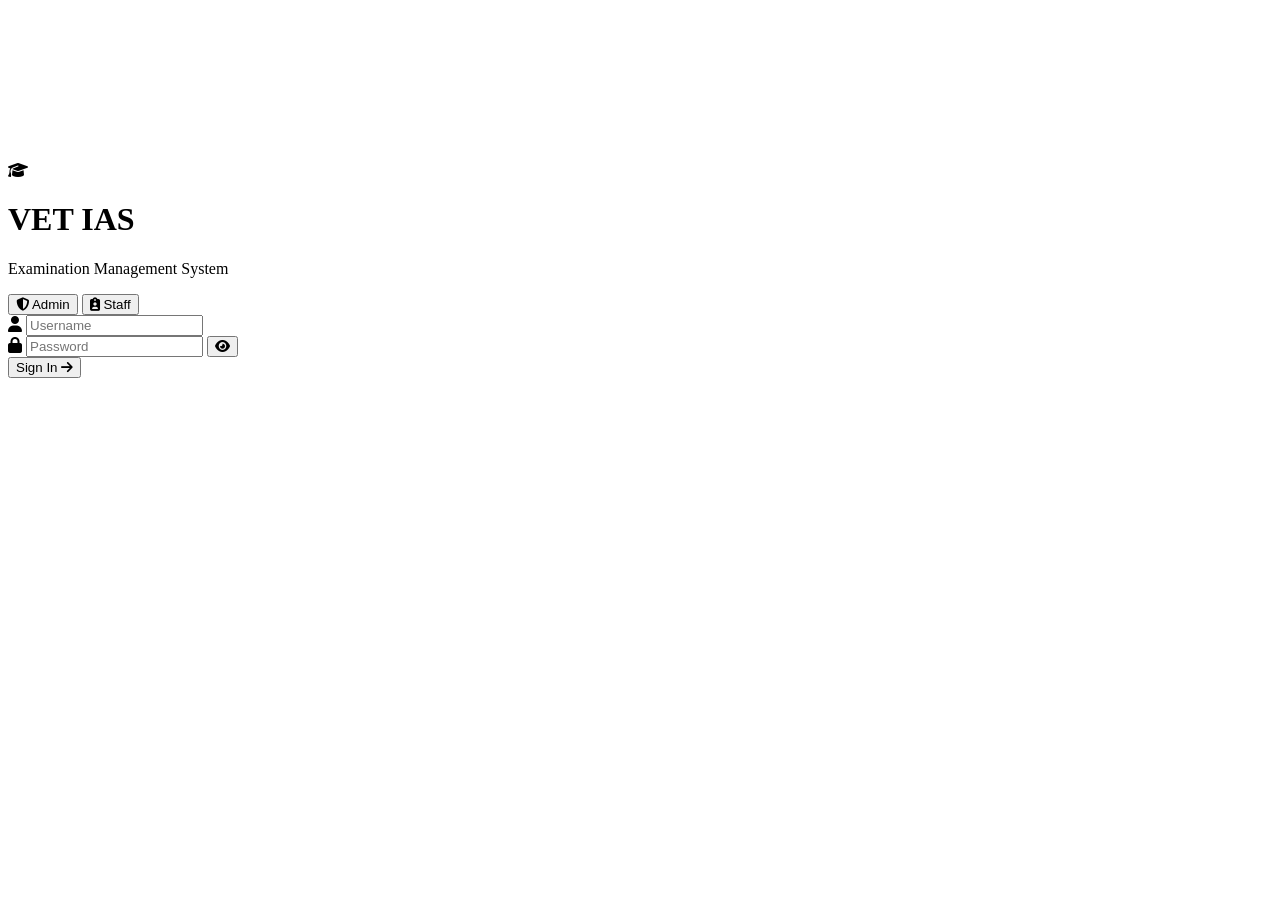
==== commit 0a8dc520: "files are added" ====
--- a/templates/index.html
+++ b/templates/index.html
@@ -1,15 +1,19 @@
 <!DOCTYPE html>
 <html lang="en">
+
 <head>
   <meta charset="UTF-8">
   <meta name="viewport" content="width=device-width, initial-scale=1.0">
   <title>VET IAS - Examination Management System</title>
   <link rel="preconnect" href="https://fonts.googleapis.com">
   <link rel="preconnect" href="https://fonts.gstatic.com" crossorigin>
-  <link href="https://fonts.googleapis.com/css2?family=Archivo:wght@400;500;600;700;800;900&family=Plus+Jakarta+Sans:wght@400;500;600;700;800&display=swap" rel="stylesheet">
+  <link
+    href="https://fonts.googleapis.com/css2?family=Archivo:wght@400;500;600;700;800;900&family=Plus+Jakarta+Sans:wght@400;500;600;700;800&display=swap"
+    rel="stylesheet">
   <link rel="stylesheet" href="https://cdnjs.cloudflare.com/ajax/libs/font-awesome/6.4.0/css/all.min.css">
-  <link rel="stylesheet" href="/static/style.css">
+  <link rel="stylesheet" href="static/style.css">
 </head>
+
 <body>
   <canvas id="bgCanvas"></canvas>
   <div id="toast-container"></div>
@@ -43,12 +47,18 @@
             <label class="form-label">Department</label>
             <select id="editBatchDept" class="inp" onchange="autoFillEditPrefix()">
               <option value="">— Dept —</option>
-              <option value="CSE">CSE</option><option value="ECE">ECE</option>
-              <option value="EEE">EEE</option><option value="MECH">MECH</option>
-              <option value="CIVIL">CIVIL</option><option value="IT">IT</option>
-              <option value="AIDS">AIDS</option><option value="AIML">AIML</option>
-              <option value="MCE">MCE</option><option value="BCA">BCA</option>
-              <option value="MCA">MCA</option><option value="MBA">MBA</option>
+              <option value="CSE">CSE</option>
+              <option value="ECE">ECE</option>
+              <option value="EEE">EEE</option>
+              <option value="MECH">MECH</option>
+              <option value="CIVIL">CIVIL</option>
+              <option value="IT">IT</option>
+              <option value="AIDS">AIDS</option>
+              <option value="AIML">AIML</option>
+              <option value="MCE">MCE</option>
+              <option value="BCA">BCA</option>
+              <option value="MCA">MCA</option>
+              <option value="MBA">MBA</option>
             </select>
           </div>
           <div class="form-field">
@@ -70,7 +80,8 @@
         </div>
       </div>
       <div class="modal-footer">
-        <button onclick="document.getElementById('editBatchModal').style.display='none'" class="action-btn secondary">Cancel</button>
+        <button onclick="document.getElementById('editBatchModal').style.display='none'"
+          class="action-btn secondary">Cancel</button>
         <button onclick="saveEditBatch()" class="action-btn save">
           <i class="fa-solid fa-floppy-disk"></i> Save Changes
         </button>
@@ -83,7 +94,8 @@
     <div class="modal-box" style="max-width:400px;">
       <div class="modal-head">
         <i class="fa-solid fa-user-pen"></i><span>Edit Staff</span>
-        <button class="modal-close-btn" onclick="document.getElementById('editStaffModal').style.display='none'"><i class="fa-solid fa-xmark"></i></button>
+        <button class="modal-close-btn" onclick="document.getElementById('editStaffModal').style.display='none'"><i
+            class="fa-solid fa-xmark"></i></button>
       </div>
       <div class="modal-body">
         <input type="hidden" id="editStaffId">
@@ -92,17 +104,22 @@
           <input id="editStaffUsername" type="text" class="inp" readonly style="background:#f1f5f9;color:#64748b;">
         </div>
         <div class="form-field" style="margin-bottom:12px;">
-          <label class="form-label"><i class="fa-solid fa-lock"></i> New Password &nbsp;<span style="font-size:11px;color:#94a3b8;">(leave blank to keep)</span></label>
+          <label class="form-label"><i class="fa-solid fa-lock"></i> New Password &nbsp;<span
+              style="font-size:11px;color:#94a3b8;">(leave blank to keep)</span></label>
           <input id="editStaffPassword" type="text" class="inp" placeholder="Enter new password">
         </div>
         <div class="form-field">
           <label class="form-label"><i class="fa-solid fa-building"></i> Assigned Hall</label>
-          <select id="editStaffHall" class="inp"><option value="">— No Hall —</option></select>
+          <select id="editStaffHall" class="inp">
+            <option value="">— No Hall —</option>
+          </select>
         </div>
       </div>
       <div class="modal-footer">
-        <button onclick="document.getElementById('editStaffModal').style.display='none'" class="action-btn secondary">Cancel</button>
-        <button onclick="saveEditStaff()" class="action-btn save"><i class="fa-solid fa-floppy-disk"></i> Save Changes</button>
+        <button onclick="document.getElementById('editStaffModal').style.display='none'"
+          class="action-btn secondary">Cancel</button>
+        <button onclick="saveEditStaff()" class="action-btn save"><i class="fa-solid fa-floppy-disk"></i> Save
+          Changes</button>
       </div>
     </div>
   </div>
@@ -156,7 +173,8 @@
         <div id="customSubjectsList" style="margin-top:14px;"></div>
       </div>
       <div class="modal-footer">
-        <button onclick="document.getElementById('addSubjectModal').style.display='none'" class="action-btn secondary">Cancel</button>
+        <button onclick="document.getElementById('addSubjectModal').style.display='none'"
+          class="action-btn secondary">Cancel</button>
         <button onclick="confirmAddSubject()" class="action-btn primary">
           <i class="fa-solid fa-plus"></i> Add Subject
         </button>
@@ -171,7 +189,7 @@
     <div class="login-card">
       <div class="login-header">
         <div class="logo-mark">
-          <img src="/static/vetias.jpeg" alt="VET IAS Logo"
+          <img src="static/vetias.jpeg" alt="VET IAS Logo"
             onerror="this.style.display='none';this.parentElement.innerHTML='<i class=\'fa-solid fa-graduation-cap\'></i>'">
         </div>
         <h1>VET IAS</h1>
@@ -196,7 +214,8 @@
           <div class="input-wrap" style="position:relative;">
             <i class="fa-solid fa-lock"></i>
             <input type="password" id="adminPass" placeholder="Password" class="main-input" autocomplete="off">
-            <button type="button" class="eye-toggle-btn" onclick="togglePassword('adminPass', this)" tabindex="-1" title="Show/Hide password">
+            <button type="button" class="eye-toggle-btn" onclick="togglePassword('adminPass', this)" tabindex="-1"
+              title="Show/Hide password">
               <i class="fa-solid fa-eye"></i>
             </button>
           </div>
@@ -210,7 +229,8 @@
           <div class="input-wrap" style="position:relative;">
             <i class="fa-solid fa-lock"></i>
             <input type="password" id="staffPass" placeholder="Password" class="main-input" autocomplete="off">
-            <button type="button" class="eye-toggle-btn" onclick="togglePassword('staffPass', this)" tabindex="-1" title="Show/Hide password">
+            <button type="button" class="eye-toggle-btn" onclick="togglePassword('staffPass', this)" tabindex="-1"
+              title="Show/Hide password">
               <i class="fa-solid fa-eye"></i>
             </button>
           </div>
@@ -229,7 +249,7 @@
   <div id="adminDashboard" class="dashboard-container" style="display:none">
     <nav class="nav-bar">
       <div class="logo">
-        <img src="/static/vetias.jpeg" alt="VET IAS" class="nav-logo-img" onerror="this.style.display='none'">
+        <img src="static/vetias.jpeg" alt="VET IAS" class="nav-logo-img" onerror="this.style.display='none'">
         <span class="logo-text">VET <b>IAS</b></span>
       </div>
       <div class="nav-actions">
@@ -263,7 +283,8 @@
       </div>
 
       <div class="monitor-bar">
-        <span class="monitor-title"><i class="fa-solid fa-circle-dot" style="color:#10b981"></i> Live Attendance Monitor</span>
+        <span class="monitor-title"><i class="fa-solid fa-circle-dot" style="color:#10b981"></i> Live Attendance
+          Monitor</span>
         <div class="monitor-pills">
           <span class="pill pill-p"><i class="fa-solid fa-check"></i> Present <b id="monP">0</b></span>
           <span class="pill pill-a"><i class="fa-solid fa-xmark"></i> Absent <b id="monA">0</b></span>
@@ -307,7 +328,8 @@
           <div class="cfg-grid">
             <div class="cfg-field">
               <label><i class="fa-solid fa-file-lines"></i> Exam Title</label>
-              <input id="examTitle" type="text" value="End Semester Examination" class="inp" onchange="saveData();showToast('Title saved.','success');">
+              <input id="examTitle" type="text" value="End Semester Examination" class="inp"
+                onchange="saveData();showToast('Title saved.','success');">
             </div>
             <div class="cfg-field">
               <label><i class="fa-solid fa-calendar-day"></i> Date</label>
@@ -315,18 +337,21 @@
             </div>
             <div class="cfg-field">
               <label><i class="fa-solid fa-clock"></i> Session</label>
-              <select id="examSession" class="inp" onchange="saveData();autoSetSessionTimes();showToast('Session → '+this.options[this.selectedIndex].text+'.','success');">
+              <select id="examSession" class="inp"
+                onchange="saveData();autoSetSessionTimes();showToast('Session → '+this.options[this.selectedIndex].text+'.','success');">
                 <option value="FN">Forenoon (FN)</option>
                 <option value="AN">Afternoon (AN)</option>
               </select>
             </div>
             <div class="cfg-field" style="grid-column:span 1;">
               <label><i class="fa-solid fa-play"></i> Start Time</label>
-              <input id="sessionStart" type="time" value="09:00" class="inp" onchange="saveData();showToast('Start time saved.','success');">
+              <input id="sessionStart" type="time" value="09:00" class="inp"
+                onchange="saveData();showToast('Start time saved.','success');">
             </div>
             <div class="cfg-field" style="grid-column:span 1;">
               <label><i class="fa-solid fa-stop"></i> End Time</label>
-              <input id="sessionEnd" type="time" value="12:00" class="inp" onchange="saveData();showToast('End time saved.','success');">
+              <input id="sessionEnd" type="time" value="12:00" class="inp"
+                onchange="saveData();showToast('End time saved.','success');">
             </div>
           </div>
           <div class="panel-head" style="margin-top:18px;"><i class="fa-solid fa-user-tie"></i> Staff Management</div>
@@ -379,19 +404,26 @@
               <label class="batch-label"><i class="fa-solid fa-building-columns"></i> Department</label>
               <select id="batchDept" class="inp" onchange="autoFillPrefix()">
                 <option value="">— Dept —</option>
-                <option value="CSE">CSE</option><option value="ECE">ECE</option>
-                <option value="EEE">EEE</option><option value="MECH">MECH</option>
-                <option value="CIVIL">CIVIL</option><option value="IT">IT</option>
-                <option value="AIDS">AIDS</option><option value="AIML">AIML</option>
-                <option value="MCE">MCE</option><option value="BCA">BCA</option>
-                <option value="MCA">MCA</option><option value="MBA">MBA</option>
+                <option value="CSE">CSE</option>
+                <option value="ECE">ECE</option>
+                <option value="EEE">EEE</option>
+                <option value="MECH">MECH</option>
+                <option value="CIVIL">CIVIL</option>
+                <option value="IT">IT</option>
+                <option value="AIDS">AIDS</option>
+                <option value="AIML">AIML</option>
+                <option value="MCE">MCE</option>
+                <option value="BCA">BCA</option>
+                <option value="MCA">MCA</option>
+                <option value="MBA">MBA</option>
               </select>
             </div>
             <div class="batch-field-group subject-field-group">
               <label class="batch-label"><i class="fa-solid fa-book-open"></i> Subject</label>
               <div class="subject-input-row">
                 <select id="batchSubject" class="inp subject-select"></select>
-                <button type="button" onclick="openAddSubjectModal()" class="btn-icon btn-primary add-subject-btn" title="Add new subject">
+                <button type="button" onclick="openAddSubjectModal()" class="btn-icon btn-primary add-subject-btn"
+                  title="Add new subject">
                   <i class="fa-solid fa-plus"></i>
                 </button>
               </div>
@@ -447,7 +479,8 @@
             <button onclick="printType('staff')" class="action-btn secondary">
               <i class="fa-solid fa-list-check"></i> Staff Sheets
             </button>
-            <button onclick="printOnlineAttendance()" class="action-btn secondary" style="background:#f0fdf4;color:#065f46;border:1.5px solid #6ee7b7;">
+            <button onclick="printOnlineAttendance()" class="action-btn secondary"
+              style="background:#f0fdf4;color:#065f46;border:1.5px solid #6ee7b7;">
               <i class="fa-solid fa-print"></i> Print Attendance
             </button>
           </div>
@@ -462,7 +495,7 @@
               <i class="fa-solid fa-chart-bar"></i>
               Attendance &amp; Malpractice Reports
             </div>
-          <div class="report-tabs">
+            <div class="report-tabs">
               <button class="rtab active" id="rtab-stats" onclick="switchReportTab('stats')">
                 <i class="fa-solid fa-eye"></i> View Stats
               </button>
@@ -516,16 +549,18 @@
                 </select>
               </div>
               <div style="flex:1;min-width:200px;max-width:320px;position:relative;">
-                <i class="fa-solid fa-magnifying-glass" style="position:absolute;left:12px;top:50%;transform:translateY(-50%);color:#94a3b8;font-size:13px;pointer-events:none;"></i>
-                <input id="adminSeatSearch" type="text" placeholder="Search all halls by roll no…"
-                  class="inp" style="padding-left:34px;"
-                  oninput="renderAdminSeatsFiltered(this.value)">
-              </div>
-              <button onclick="adminMarkAll('p')" style="padding:0 16px;height:41px;background:#d1fae5;color:#065f46;border:1.5px solid #6ee7b7;border-radius:8px;font-size:13px;font-weight:700;cursor:pointer;white-space:nowrap;">
+                <i class="fa-solid fa-magnifying-glass"
+                  style="position:absolute;left:12px;top:50%;transform:translateY(-50%);color:#94a3b8;font-size:13px;pointer-events:none;"></i>
+                <input id="adminSeatSearch" type="text" placeholder="Search all halls by roll no…" class="inp"
+                  style="padding-left:34px;" oninput="renderAdminSeatsFiltered(this.value)">
+              </div>
+              <button onclick="adminMarkAll('p')"
+                style="padding:0 16px;height:41px;background:#d1fae5;color:#065f46;border:1.5px solid #6ee7b7;border-radius:8px;font-size:13px;font-weight:700;cursor:pointer;white-space:nowrap;">
                 <i class="fa-solid fa-check-double"></i> Mark All Present
               </button>
             </div>
-            <p class="info-text"><i class="fa-solid fa-info-circle"></i> Click any seat to cycle: Present → Absent → Late → OD → None</p>
+            <p class="info-text"><i class="fa-solid fa-info-circle"></i> Click any seat to cycle: Present → Absent →
+              Late → OD → None</p>
             <div id="adminSeatGrid" class="bench-area"></div>
           </div>
 
@@ -533,23 +568,23 @@
 
         <!-- Tab Switcher Script (inline, no external dependencies) -->
         <script>
-        function switchReportTab(name) {
-          ['stats','edit'].forEach(function(t) {
-            document.getElementById('reportTab-' + t).classList.toggle('active', t === name);
-            var btn = document.getElementById('rtab-' + t);
-            if (btn) btn.classList.toggle('active', t === name);
-          });
-        }
-        // Sync viewStat values from live monitor pills
-        function syncViewStats() {
-          var ids = {P:'monP', A:'monA', L:'monL', OD:'monOD'};
-          ['P','A','L','OD'].forEach(function(k) {
-            var src = document.getElementById(ids[k]);
-            var dst = document.getElementById('viewStat' + k);
-            if (src && dst) dst.textContent = src.textContent;
-          });
-        }
-        setInterval(syncViewStats, 1500);
+          function switchReportTab(name) {
+            ['stats', 'edit'].forEach(function (t) {
+              document.getElementById('reportTab-' + t).classList.toggle('active', t === name);
+              var btn = document.getElementById('rtab-' + t);
+              if (btn) btn.classList.toggle('active', t === name);
+            });
+          }
+          // Sync viewStat values from live monitor pills
+          function syncViewStats() {
+            var ids = { P: 'monP', A: 'monA', L: 'monL', OD: 'monOD' };
+            ['P', 'A', 'L', 'OD'].forEach(function (k) {
+              var src = document.getElementById(ids[k]);
+              var dst = document.getElementById('viewStat' + k);
+              if (src && dst) dst.textContent = src.textContent;
+            });
+          }
+          setInterval(syncViewStats, 1500);
         </script>
 
       </div>
@@ -562,7 +597,7 @@
   <div id="staffDashboard" class="dashboard-container" style="display:none">
     <nav class="nav-bar">
       <div class="logo">
-        <img src="/static/vetias.jpeg" alt="VET IAS" class="nav-logo-img" onerror="this.style.display='none'">
+        <img src="static/vetias.jpeg" alt="VET IAS" class="nav-logo-img" onerror="this.style.display='none'">
         <span class="logo-text">Staff <b>Portal</b></span>
       </div>
       <div class="nav-actions">
@@ -613,10 +648,10 @@
 
         <!-- Staff bench search bar -->
         <div style="position:relative;margin-bottom:12px;">
-          <i class="fa-solid fa-magnifying-glass" style="position:absolute;left:12px;top:50%;transform:translateY(-50%);color:#94a3b8;font-size:13px;pointer-events:none;z-index:1;"></i>
-          <input id="staffBenchSearch" type="text" placeholder="Search roll number to highlight…"
-            class="inp" style="padding-left:36px;width:100%;"
-            oninput="filterStaffBench(this.value)">
+          <i class="fa-solid fa-magnifying-glass"
+            style="position:absolute;left:12px;top:50%;transform:translateY(-50%);color:#94a3b8;font-size:13px;pointer-events:none;z-index:1;"></i>
+          <input id="staffBenchSearch" type="text" placeholder="Search roll number to highlight…" class="inp"
+            style="padding-left:36px;width:100%;" oninput="filterStaffBench(this.value)">
         </div>
 
         <div class="bench-layout">
@@ -650,16 +685,18 @@
       </div>
       <div class="modal-body" style="flex:1;overflow-y:auto;padding-bottom:8px;">
         <div style="position:relative;margin-bottom:14px;">
-          <i class="fa-solid fa-magnifying-glass" style="position:absolute;left:12px;top:50%;transform:translateY(-50%);color:#94a3b8;font-size:13px;pointer-events:none;"></i>
-          <input id="staffAttSearch" type="text" placeholder="Search by roll number…"
-            class="inp" style="padding-left:34px;"
-            oninput="renderStaffEditSeats(this.value)">
-        </div>
-        <p class="info-text" style="margin-bottom:10px;"><i class="fa-solid fa-hand-pointer"></i> Click a seat to cycle: None → Present → Absent → Late → OD</p>
+          <i class="fa-solid fa-magnifying-glass"
+            style="position:absolute;left:12px;top:50%;transform:translateY(-50%);color:#94a3b8;font-size:13px;pointer-events:none;"></i>
+          <input id="staffAttSearch" type="text" placeholder="Search by roll number…" class="inp"
+            style="padding-left:34px;" oninput="renderStaffEditSeats(this.value)">
+        </div>
+        <p class="info-text" style="margin-bottom:10px;"><i class="fa-solid fa-hand-pointer"></i> Click a seat to cycle:
+          None → Present → Absent → Late → OD</p>
         <div id="staffEditSeatGrid" class="bench-area"></div>
       </div>
       <div class="modal-footer">
-        <button onclick="document.getElementById('staffEditAttModal').style.display='none'" class="action-btn secondary">Close</button>
+        <button onclick="document.getElementById('staffEditAttModal').style.display='none'"
+          class="action-btn secondary">Close</button>
         <button onclick="saveStaffEditAttendance()" class="action-btn save">
           <i class="fa-solid fa-floppy-disk"></i> Save Changes
         </button>
@@ -667,6 +704,7 @@
     </div>
   </div>
 
-  <script src="/static/script.js"></script>
+  <script src="static/script.js"></script>
 </body>
+
 </html>
